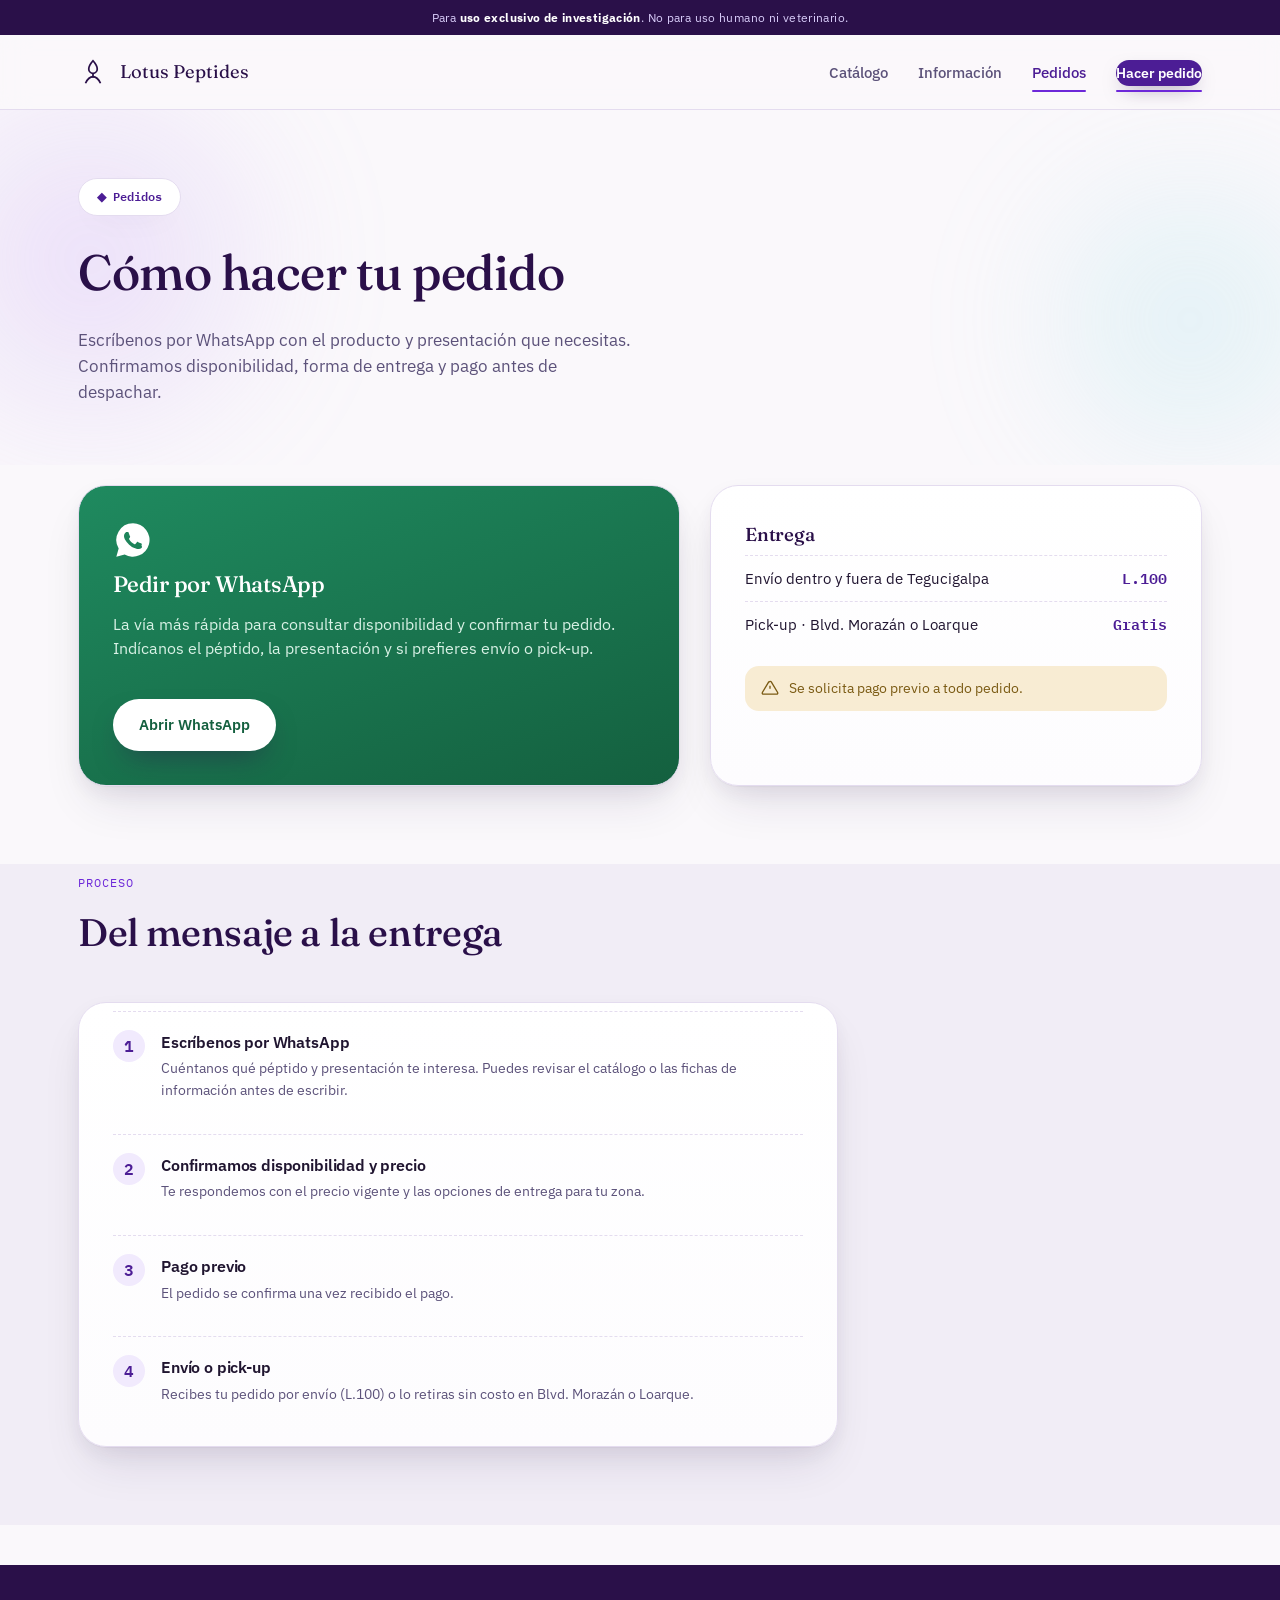
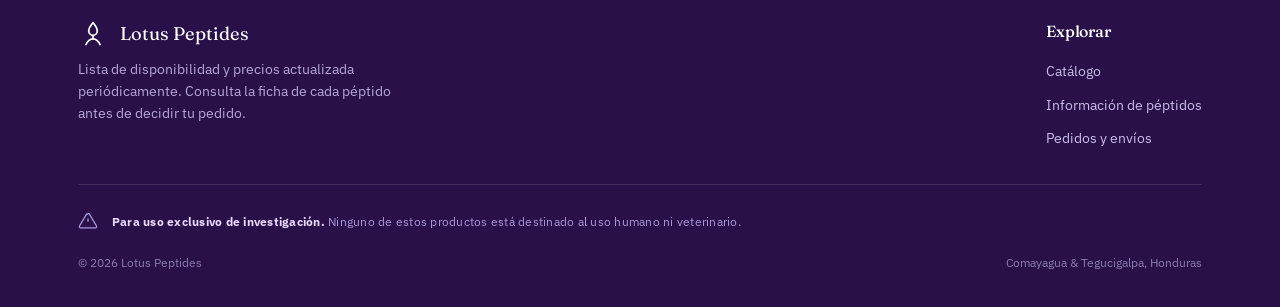
==== contacto.html @ 826d0381 "Move catalog site to repo root so Vercel serves the homepage GitHub's folder upload left the HTML un" ====
<!DOCTYPE html>
<html lang="es">
<head>
<meta charset="UTF-8">
<meta name="viewport" content="width=device-width, initial-scale=1.0">
<title>Pedidos y Envíos · Lotus Peptides</title>
<meta name="description" content="Cómo hacer tu pedido: WhatsApp, envío a domicilio o pick-up, y condiciones de pago.">
<link rel="stylesheet" href="styles.css">
</head>
<body>

<div class="compliance-bar">
  Para <strong>uso exclusivo de investigación</strong>. No para uso humano ni veterinario.
</div>

<header class="nav">
  <div class="wrap">
    <a href="index.html" class="nav-brand">
      <svg viewBox="0 0 24 24" fill="none" stroke="currentColor" stroke-width="1.4"><path d="M12 3c2 2.2 3.4 4.3 3.4 6.6A3.4 3.4 0 0 1 12 13a3.4 3.4 0 0 1-3.4-3.4C8.6 7.3 10 5.2 12 3Z"/><path d="M6 21c1.6-3.4 3.8-5.2 6-5.2s4.4 1.8 6 5.2"/><path d="M12 13v3.4"/></svg>
      Lotus Peptides
    </a>
    <nav>
      <ul class="nav-links">
        <li><a href="index.html">Catálogo</a></li>
        <li><a href="informacion.html">Información</a></li>
        <li><a href="contacto.html">Pedidos</a></li>
        <li><a href="contacto.html" class="nav-cta">Hacer pedido</a></li>
      </ul>
    </nav>
  </div>
</header>

<section class="page-header">
  <div class="ambient">
    <div class="blob" data-parallax="0.08" style="width:460px;height:460px;left:-140px;top:-80px;background:radial-gradient(circle,#c9a8f5,transparent 70%);"></div>
    <div class="blob" data-parallax="-0.05" style="width:380px;height:380px;right:-100px;top:20px;background:radial-gradient(circle,#a6e2ec,transparent 70%);"></div>
  </div>
  <div class="wrap" style="position:relative;z-index:2;">
    <span class="hero-eyebrow mono">◆ Pedidos</span>
    <h1 style="margin-top:18px;">Cómo hacer tu pedido</h1>
    <p>Escríbenos por WhatsApp con el producto y presentación que necesitas. Confirmamos disponibilidad, forma de entrega y pago antes de despachar.</p>
  </div>
</section>

<main>
<section class="section" style="padding-top:20px;">
  <div class="wrap">
    <div class="contact-grid tilt-stage">

      <article class="card3d wa-card reveal">
        <div class="shine"></div>
        <svg width="40" height="40" viewBox="0 0 24 24" fill="#fff"><path d="M12 2a10 10 0 0 0-8.6 15.1L2 22l5-1.3A10 10 0 1 0 12 2Zm5.5 14.2c-.2.6-1.3 1.2-1.8 1.2-.5.1-1 .1-1.7-.1-.4-.1-.9-.3-1.6-.6-2.8-1.2-4.6-4-4.7-4.2-.1-.2-1.1-1.5-1.1-2.8 0-1.3.7-2 1-2.2.2-.3.5-.3.7-.3h.5c.2 0 .4 0 .6.5.2.6.7 1.9.8 2 .1.2.1.4 0 .6-.4.8-.8.8-.5 1.3.9 1.6 1.8 2.2 3.2 2.9.2.1.4.1.5-.1.2-.2.7-.8.9-1.1.2-.3.4-.2.6-.1.2.1 1.5.7 1.8.8.3.1.5.2.5.3.1.3.1.7-.1 1.2Z"/></svg>
        <h3>Pedir por WhatsApp</h3>
        <p>La vía más rápida para consultar disponibilidad y confirmar tu pedido. Indícanos el péptido, la presentación y si prefieres envío o pick-up.</p>
        <a href="https://wa.me/50400000000?text=Hola%2C%20quiero%20consultar%20disponibilidad%20de%20p%C3%A9ptidos" class="btn btn-primary" target="_blank" rel="noopener">Abrir WhatsApp</a>
      </article>

      <article class="card3d reveal" style="padding:34px;transition-delay:.06s;">
        <div class="shine"></div>
        <h3 style="margin-bottom:6px;">Entrega</h3>
        <div class="kv-row"><span>Envío dentro y fuera de Tegucigalpa</span><span class="price">L.100</span></div>
        <div class="kv-row"><span>Pick-up · Blvd. Morazán o Loarque</span><span class="price">Gratis</span></div>
        <div class="callout">
          <svg viewBox="0 0 24 24" fill="none" stroke="#7a5a13" stroke-width="1.8"><path d="M12 9v4M12 17h.01M10.3 3.86 1.8 18a1.5 1.5 0 0 0 1.3 2.2h17.8a1.5 1.5 0 0 0 1.3-2.2L13.7 3.86a1.5 1.5 0 0 0-2.6 0Z"/></svg>
          Se solicita pago previo a todo pedido.
        </div>
      </article>

    </div>
  </div>
</section>

<section class="section" style="background:var(--paper-dim);padding-top:10px;">
  <div class="wrap">
    <div class="section-head reveal">
      <div><span class="section-tag">Proceso</span><h2>Del mensaje a la entrega</h2></div>
    </div>
    <div class="card3d tilt-stage reveal" style="padding:8px 34px;max-width:760px;">
      <div class="shine"></div>
      <div class="step-row">
        <div class="step-num mono">1</div>
        <div><h4>Escríbenos por WhatsApp</h4><p>Cuéntanos qué péptido y presentación te interesa. Puedes revisar el catálogo o las fichas de información antes de escribir.</p></div>
      </div>
      <div class="step-row">
        <div class="step-num mono">2</div>
        <div><h4>Confirmamos disponibilidad y precio</h4><p>Te respondemos con el precio vigente y las opciones de entrega para tu zona.</p></div>
      </div>
      <div class="step-row">
        <div class="step-num mono">3</div>
        <div><h4>Pago previo</h4><p>El pedido se confirma una vez recibido el pago.</p></div>
      </div>
      <div class="step-row">
        <div class="step-num mono">4</div>
        <div><h4>Envío o pick-up</h4><p>Recibes tu pedido por envío (L.100) o lo retiras sin costo en Blvd. Morazán o Loarque.</p></div>
      </div>
    </div>
  </div>
</section>
</main>

<footer>
  <div class="wrap">
    <div class="foot-top">
      <div class="foot-brand">
        <div class="nav-brand" style="color:#fff;">
          <svg viewBox="0 0 24 24" fill="none" stroke="currentColor" stroke-width="1.4"><path d="M12 3c2 2.2 3.4 4.3 3.4 6.6A3.4 3.4 0 0 1 12 13a3.4 3.4 0 0 1-3.4-3.4C8.6 7.3 10 5.2 12 3Z"/><path d="M6 21c1.6-3.4 3.8-5.2 6-5.2s4.4 1.8 6 5.2"/><path d="M12 13v3.4"/></svg>
          Lotus Peptides
        </div>
        <p>Lista de disponibilidad y precios actualizada periódicamente. Consulta la ficha de cada péptido antes de decidir tu pedido.</p>
      </div>
      <nav>
        <h4>Explorar</h4>
        <ul>
          <li><a href="index.html">Catálogo</a></li>
          <li><a href="informacion.html">Información de péptidos</a></li>
          <li><a href="contacto.html">Pedidos y envíos</a></li>
        </ul>
      </nav>
    </div>
    <div class="foot-disclaimer">
      <svg width="20" height="20" viewBox="0 0 24 24" fill="none" stroke="currentColor" stroke-width="1.6" style="flex-shrink:0"><path d="M12 9v4M12 17h.01M10.3 3.86 1.8 18a1.5 1.5 0 0 0 1.3 2.2h17.8a1.5 1.5 0 0 0 1.3-2.2L13.7 3.86a1.5 1.5 0 0 0-2.6 0Z"/></svg>
      <span><strong>Para uso exclusivo de investigación.</strong> Ninguno de estos productos está destinado al uso humano ni veterinario.</span>
    </div>
    <div class="foot-bottom">
      <span>© 2026 Lotus Peptides</span>
      <span>Comayagua &amp; Tegucigalpa, Honduras</span>
    </div>
  </div>
</footer>

<script src="script.js"></script>
</body>
</html>
---- styles.css ----
/* ==========================================================================
   DESIGN TOKENS
   Subject: research-peptide catalog — lab/pharma precision meets a quiet
   luxury feel (glass vials, molecular structures, clinical whites).
   Type: Fraunces (display serif, headline personality) + IBM Plex Sans
   (body) + IBM Plex Mono (all figures/prices — tabular, lab-data feel).
   Color: near-white lab paper background, ink-violet text, one saturated
   violet accent, a cool cyan for "molecular" motifs, amber only for
   NEW/UPDATED tags.
   ========================================================================== */

@import url('https://fonts.googleapis.com/css2?family=Fraunces:ital,opsz,wght@0,9..144,400;0,9..144,500;0,9..144,600;1,9..144,500&family=IBM+Plex+Sans:wght@400;500;600;700&family=IBM+Plex+Mono:wght@500;600&display=swap');

:root{
  --paper:        #faf8fb;
  --paper-dim:    #f1edf6;
  --ink:          #201530;
  --ink-soft:     #5c527a;
  --violet-900:   #2a1049;
  --violet-700:   #4c1d95;
  --violet-600:   #6d28d9;
  --violet-500:   #8347e8;
  --violet-200:   #e4d9fb;
  --violet-100:   #f1eafd;
  --cyan-500:     #34b3c9;
  --amber-500:    #c9932b;
  --amber-100:    #f8ecd3;
  --line:         #e4dcef;
  --shadow-color: 261 45% 20%;

  --font-display: 'Fraunces', serif;
  --font-body: 'IBM Plex Sans', system-ui, sans-serif;
  --font-mono: 'IBM Plex Mono', ui-monospace, monospace;

  --radius-lg: 28px;
  --radius-md: 18px;
  --radius-sm: 10px;

  --maxw: 1180px;
}

*{ box-sizing: border-box; }
html{ scroll-behavior: smooth; }

body{
  margin:0;
  background: var(--paper);
  color: var(--ink);
  font-family: var(--font-body);
  font-size: 16px;
  line-height: 1.55;
  -webkit-font-smoothing: antialiased;
  overflow-x: hidden;
}

img{ max-width:100%; display:block; }
a{ color: inherit; }

.wrap{
  max-width: var(--maxw);
  margin: 0 auto;
  padding: 0 28px;
}

h1,h2,h3,h4{
  font-family: var(--font-display);
  font-weight: 500;
  color: var(--violet-900);
  margin: 0;
  letter-spacing: -0.01em;
}

.mono{ font-family: var(--font-mono); font-weight: 600; }

/* prefers-reduced-motion --------------------------------------------------*/
@media (prefers-reduced-motion: reduce){
  *{ animation-duration: 0.01ms !important; animation-iteration-count: 1 !important; transition-duration: 0.01ms !important; scroll-behavior:auto !important; }
}

/* ==========================================================================
   NAV
   ========================================================================== */
.nav{
  position: sticky; top:0; z-index: 100;
  background: rgba(250,248,251,0.82);
  backdrop-filter: blur(14px) saturate(160%);
  border-bottom: 1px solid var(--line);
}
.nav .wrap{
  display:flex; align-items:center; justify-content:space-between;
  height: 74px;
}
.nav-brand{
  display:flex; align-items:center; gap:12px;
  font-family: var(--font-display);
  font-size: 1.15rem;
  color: var(--violet-900);
  text-decoration:none;
}
.nav-brand svg{ width:30px; height:30px; }
.nav-links{
  display:flex; align-items:center; gap: 30px;
  list-style:none; margin:0; padding:0;
}
.nav-links a{
  text-decoration:none;
  font-size: 0.92rem;
  color: var(--ink-soft);
  font-weight: 500;
  position: relative;
  padding: 4px 0;
  transition: color .25s ease;
}
.nav-links a:hover{ color: var(--violet-700); }
.nav-links a.active{ color: var(--violet-700); }
.nav-links a.active::after{
  content:''; position:absolute; left:0; right:0; bottom:-6px; height:2px;
  background: var(--violet-600); border-radius:2px;
}
.nav-cta{
  background: var(--violet-700);
  color:#fff !important;
  padding: 10px 18px;
  border-radius: 999px;
  font-size: 0.88rem !important;
  font-weight:600 !important;
  transition: transform .25s ease, box-shadow .25s ease, background .25s ease;
  box-shadow: 0 8px 20px -8px hsl(var(--shadow-color) / 0.55);
}
.nav-cta:hover{ transform: translateY(-2px); background: var(--violet-600); }
.nav-toggle{ display:none; }

/* ==========================================================================
   RESEARCH-USE BANNER — persistent, never buried
   ========================================================================== */
.compliance-bar{
  background: var(--violet-900);
  color: #d9cdfa;
  font-size: 0.78rem;
  letter-spacing: .03em;
  text-align:center;
  padding: 8px 16px;
}
.compliance-bar strong{ color:#fff; }

/* ==========================================================================
   PARALLAX / AMBIENT BACKDROP
   ========================================================================== */
.ambient{
  position:absolute; inset:0;
  overflow:hidden;
  pointer-events:none;
  z-index:0;
}
.ambient .blob{
  position:absolute;
  border-radius:50%;
  filter: blur(60px);
  opacity: .35;
  will-change: transform;
}
.ambient .helix{
  position:absolute;
  opacity:.16;
  will-change: transform;
}

/* ==========================================================================
   HERO
   ========================================================================== */
.hero{
  position:relative;
  padding: 96px 0 80px;
  overflow:hidden;
}
.hero .wrap{ position:relative; z-index:2; }
.hero-eyebrow{
  display:inline-flex; align-items:center; gap:10px;
  background:#fff;
  border:1px solid var(--line);
  padding: 8px 18px;
  border-radius:999px;
  font-family: var(--font-mono);
  font-size:0.78rem;
  color: var(--violet-700);
  box-shadow: 0 10px 30px -18px hsl(var(--shadow-color) / .4);
  opacity:0; animation: rise .7s ease forwards;
}
.hero h1{
  font-size: clamp(2.6rem, 5.6vw, 4.6rem);
  line-height: 1.03;
  margin-top: 22px;
  max-width: 15ch;
  opacity:0; animation: rise .8s .1s ease forwards;
}
.hero h1 em{
  font-style: italic;
  color: var(--violet-600);
}
.hero p.lede{
  margin-top: 22px;
  max-width: 46ch;
  font-size: 1.08rem;
  color: var(--ink-soft);
  opacity:0; animation: rise .8s .22s ease forwards;
}
.hero-actions{
  margin-top: 34px;
  display:flex; gap:14px; flex-wrap:wrap;
  opacity:0; animation: rise .8s .32s ease forwards;
}
.btn{
  display:inline-flex; align-items:center; gap:8px;
  padding: 14px 26px;
  border-radius: 999px;
  font-weight:600;
  font-size:0.95rem;
  text-decoration:none;
  transition: transform .3s cubic-bezier(.2,.8,.2,1), box-shadow .3s ease, background .3s ease;
}
.btn-primary{
  background: var(--violet-700); color:#fff;
  box-shadow: 0 14px 30px -12px hsl(var(--shadow-color) / .6);
}
.btn-primary:hover{ transform: translateY(-3px); background: var(--violet-600); }
.btn-ghost{
  background:#fff; color: var(--violet-900);
  border:1px solid var(--line);
}
.btn-ghost:hover{ transform: translateY(-3px); border-color: var(--violet-500); }

.hero-vial{
  position:absolute;
  right: -20px; top: 40px;
  width: 300px;
  z-index:1;
  will-change: transform;
}

@keyframes rise{
  from{ opacity:0; transform: translateY(22px); }
  to{ opacity:1; transform: translateY(0); }
}

/* ==========================================================================
   SECTION SCAFFOLD
   ========================================================================== */
.section{ padding: 78px 0; position:relative; }
.section-head{
  display:flex; align-items:flex-end; justify-content:space-between;
  gap:24px; margin-bottom: 40px; flex-wrap:wrap;
}
.section-head h2{ font-size: clamp(1.7rem, 3vw, 2.4rem); }
.section-tag{
  font-family: var(--font-mono);
  font-size: 0.76rem;
  color: var(--violet-600);
  text-transform: uppercase;
  letter-spacing: .08em;
  display:block;
  margin-bottom:10px;
}
.section-sub{ color: var(--ink-soft); max-width: 52ch; margin-top:8px; }

.reveal{
  opacity:0; transform: translateY(36px);
  transition: opacity .7s cubic-bezier(.2,.7,.2,1), transform .7s cubic-bezier(.2,.7,.2,1);
}
.reveal.in{ opacity:1; transform: translateY(0); }

/* ==========================================================================
   3D "APPLE" CARD SYSTEM
   ========================================================================== */
.tilt-stage{ perspective: 1400px; }

.card3d{
  position:relative;
  background: linear-gradient(180deg, #ffffff 0%, #fdfcfe 100%);
  border-radius: var(--radius-lg);
  border: 1px solid var(--line);
  box-shadow:
    0 1px 1px hsl(var(--shadow-color) / .04),
    0 8px 20px hsl(var(--shadow-color) / .06),
    0 24px 48px -12px hsl(var(--shadow-color) / .12);
  transform-style: preserve-3d;
  transition: transform .12s ease-out, box-shadow .35s ease;
  will-change: transform;
}
.card3d:hover{
  box-shadow:
    0 1px 1px hsl(var(--shadow-color) / .05),
    0 14px 30px hsl(var(--shadow-color) / .10),
    0 40px 70px -16px hsl(var(--shadow-color) / .22);
}
.card3d .shine{
  position:absolute; inset:0;
  border-radius: inherit;
  background: radial-gradient(420px circle at var(--mx,50%) var(--my,0%), rgba(255,255,255,.55), transparent 60%);
  opacity:0;
  transition: opacity .3s ease;
  pointer-events:none;
}
.card3d:hover .shine{ opacity:1; }

/* price / plan cards (Retatrutide, Tirzepatide) */
.plan-grid{
  display:grid;
  grid-template-columns: repeat(2, 1fr);
  gap: 26px;
}
.plan-card{ padding: 34px 34px 28px; }
.plan-card .plan-head{
  display:flex; align-items:center; gap:14px;
  margin-bottom: 22px;
}
.plan-icon{
  width:52px; height:52px; border-radius:16px;
  display:flex; align-items:center; justify-content:center;
  background: var(--violet-100);
  flex-shrink:0;
  transform: translateZ(30px);
}
.plan-icon svg{ width:26px; height:26px; }
.plan-head h3{ font-size:1.3rem; }
.plan-head span{
  display:block; font-size:0.8rem; color: var(--ink-soft); margin-top:2px;
}
.plan-rows{ display:flex; flex-direction:column; }
.plan-row{
  display:flex; justify-content:space-between; align-items:baseline;
  padding: 12px 0;
  border-top: 1px dashed var(--line);
  transform: translateZ(14px);
}
.plan-row:first-child{ border-top:none; }
.plan-row .label{ font-size:0.96rem; color: var(--ink); }
.plan-row .price{ font-family: var(--font-mono); color: var(--violet-700); font-size:1.02rem; }

/* peptide list / expandable cards */
.pep-grid{
  display:grid;
  grid-template-columns: repeat(2, 1fr);
  gap: 18px;
}
.pep-card{
  padding: 0;
  overflow:hidden;
  cursor:pointer;
}
.pep-card-top{
  display:flex; align-items:center; justify-content:space-between;
  gap: 16px;
  padding: 22px 24px;
  transform: translateZ(20px);
}
.pep-card-name{ display:flex; align-items:center; gap:10px; flex-wrap:wrap; }
.pep-card-name h4{ font-size: 1.05rem; font-family: var(--font-body); font-weight:600; color: var(--ink); }
.pep-card-right{ display:flex; align-items:center; gap:14px; flex-shrink:0; }
.pep-card-price{ font-family: var(--font-mono); color: var(--violet-700); font-weight:600; }
.pep-chevron{
  width:26px; height:26px; border-radius:50%;
  background: var(--violet-100);
  display:flex; align-items:center; justify-content:center;
  transition: transform .4s cubic-bezier(.2,.8,.2,1), background .3s ease;
  flex-shrink:0;
}
.pep-chevron svg{ width:12px; height:12px; transition: transform .4s cubic-bezier(.2,.8,.2,1); }
.pep-card.open .pep-chevron{ background: var(--violet-600); transform: rotate(180deg); }
.pep-card.open .pep-chevron svg path{ stroke:#fff; }

.pep-card-body{
  max-height:0;
  overflow:hidden;
  transition: max-height .5s cubic-bezier(.2,.8,.2,1);
}
.pep-card-body-inner{
  padding: 0 24px 24px;
  color: var(--ink-soft);
  font-size: 0.94rem;
  border-top: 1px solid var(--line);
  margin-top: -1px;
  padding-top: 16px;
}
.pep-card-body-inner a{
  color: var(--violet-700); font-weight:600; text-decoration:none;
  border-bottom: 1px solid var(--violet-200);
}

.badge{
  font-family: var(--font-mono);
  font-size: 0.66rem;
  text-transform:uppercase;
  letter-spacing:.04em;
  padding: 4px 9px;
  border-radius: 999px;
  white-space:nowrap;
}
.badge-new{ background: var(--amber-100); color: var(--amber-500); }
.badge-updated{ background: var(--violet-100); color: var(--violet-600); }

/* feature banner (DSIP) — the one bold, dark moment on the page */
.feature-banner{
  position:relative;
  border-radius: var(--radius-lg);
  overflow:hidden;
  background: radial-gradient(120% 140% at 15% 0%, #3a1a63 0%, #1c0f38 46%, #100a24 100%);
  color: #efe8fb;
  padding: 56px 48px;
  display:grid;
  grid-template-columns: 1.4fr 1fr;
  gap: 40px;
  align-items:center;
  isolation:isolate;
}
.feature-banner .stars{
  position:absolute; inset:0; z-index:0; opacity:.8; will-change: transform;
}
.feature-banner .moon{
  width: 108px; height:108px;
  justify-self:center;
  will-change: transform;
  filter: drop-shadow(0 0 40px rgba(180,160,255,.45));
}
.feature-banner h3{
  color:#fff; font-size: clamp(1.6rem,3vw,2.1rem);
  display:flex; align-items:center; gap:14px; flex-wrap:wrap;
}
.feature-banner .badge-new{ background:#3a2a63; color:#e9d9ff; }
.feature-banner p{ color:#c9bce8; margin-top:14px; max-width:44ch; }
.feature-price{
  margin-top:24px;
  display:inline-flex; flex-direction:column; gap:2px;
  background: rgba(255,255,255,.06);
  border: 1px solid rgba(255,255,255,.14);
  padding: 14px 22px;
  border-radius: 16px;
}
.feature-price .amt{ font-family: var(--font-mono); font-size:1.5rem; color:#fff; }
.feature-price .unit{ font-size:0.74rem; color:#a998d6; text-transform:uppercase; letter-spacing:.06em; }

/* simple two-col info cards (agua / insumos, envios / novedades) */
.info-grid{
  display:grid;
  grid-template-columns: repeat(2, 1fr);
  gap: 26px;
}
.info-card{ padding: 30px 32px; }
.info-card h3{ font-size:1.2rem; display:flex; align-items:center; gap:12px; margin-bottom:18px; }
.info-card .icon-chip{
  width:44px; height:44px; border-radius:13px;
  background: var(--violet-100);
  display:flex; align-items:center; justify-content:center;
}
.info-card .icon-chip svg{ width:22px; height:22px; }
.kv-row{
  display:flex; justify-content:space-between; gap:14px;
  padding: 11px 0;
  border-top: 1px dashed var(--line);
  font-size:0.94rem;
}
.kv-row:first-of-type{ border-top:none; }
.kv-row .price{ font-family: var(--font-mono); color: var(--violet-700); font-weight:600; white-space:nowrap; }

.list-check{ list-style:none; margin:0; padding:0; display:flex; flex-direction:column; gap:12px; }
.list-check li{ display:flex; gap:10px; align-items:flex-start; font-size:0.94rem; }
.list-check svg{ width:18px; height:18px; flex-shrink:0; margin-top:2px; color: var(--violet-600); }

.callout{
  margin-top:18px;
  background: var(--amber-100);
  color:#7a5a13;
  border-radius: 14px;
  padding: 12px 16px;
  font-size:0.86rem;
  display:flex; gap:10px; align-items:flex-start;
}
.callout svg{ width:18px; height:18px; flex-shrink:0; margin-top:1px; }

/* ==========================================================================
   FOOTER
   ========================================================================== */
footer{
  background: var(--violet-900);
  color: #cabde9;
  padding: 54px 0 34px;
  margin-top:40px;
}
footer .foot-top{
  display:flex; justify-content:space-between; gap:40px; flex-wrap:wrap;
  padding-bottom:34px; border-bottom:1px solid rgba(255,255,255,.12);
}
footer h4{ color:#fff; font-size:1rem; margin-bottom:14px; }
footer .foot-brand{ max-width: 320px; }
footer .foot-brand p{ font-size:0.88rem; color:#b6a6dd; margin-top:10px; }
footer nav ul{ list-style:none; margin:0; padding:0; display:flex; flex-direction:column; gap:9px; }
footer nav a{ text-decoration:none; color:#cabde9; font-size:0.9rem; transition:color .2s ease; }
footer nav a:hover{ color:#fff; }
.foot-disclaimer{
  margin-top: 26px;
  display:flex; align-items:center; gap:14px;
  font-size:0.78rem; color:#a998d6;
  letter-spacing:.02em;
}
.foot-disclaimer strong{ color:#e9d9ff; }
.foot-bottom{
  margin-top:22px; font-size:0.78rem; color:#8a7bb3;
  display:flex; justify-content:space-between; flex-wrap:wrap; gap:10px;
}

/* ==========================================================================
   PAGE HEADER (secondary pages)
   ========================================================================== */
.page-header{
  padding: 68px 0 44px;
  position:relative;
  overflow:hidden;
}
.page-header h1{ font-size: clamp(2.1rem, 4.4vw, 3.1rem); max-width: 20ch; }
.page-header p{ margin-top:16px; color: var(--ink-soft); max-width:56ch; font-size:1.05rem; }

/* info page peptide detail cards */
.detail-grid{
  display:grid;
  grid-template-columns: repeat(auto-fill, minmax(300px,1fr));
  gap: 22px;
}
.detail-card{ padding: 0; overflow:hidden; }
.detail-card-top{ padding: 26px 26px 0; }
.detail-card-cat{
  font-family: var(--font-mono); font-size:0.7rem; text-transform:uppercase;
  letter-spacing:.06em; color: var(--cyan-500);
}
.detail-card h3{ font-size:1.2rem; margin-top:8px; }
.detail-card-body{
  padding: 16px 26px 26px;
  color: var(--ink-soft);
  font-size:0.92rem;
}
.detail-card-body p + p{ margin-top:10px; }

/* Contact page */
.contact-grid{
  display:grid; grid-template-columns: 1.1fr 0.9fr; gap:30px;
}
.wa-card{
  padding: 34px;
  background: linear-gradient(160deg, #1f8a5f 0%, #14603f 100%);
  color:#fff;
}
.wa-card h3{ color:#fff; font-size:1.4rem; }
.wa-card p{ color:#d9f2e6; margin-top:10px; }
.wa-card .btn-primary{ background:#fff; color:#14603f; margin-top:22px; }
.wa-card .btn-primary:hover{ background:#eafff4; }

.step-row{ display:flex; gap:16px; align-items:flex-start; padding: 18px 0; border-top:1px dashed var(--line); }
.step-row:first-child{ border-top:none; }
.step-num{
  font-family: var(--font-mono); font-weight:600;
  width:32px; height:32px; border-radius:50%;
  background: var(--violet-100); color: var(--violet-700);
  display:flex; align-items:center; justify-content:center; flex-shrink:0;
}
.step-row h4{ font-size:0.98rem; font-family: var(--font-body); font-weight:600; color:var(--ink); }
.step-row p{ font-size:0.88rem; color:var(--ink-soft); margin-top:4px; }

/* ==========================================================================
   RESPONSIVE
   ========================================================================== */
@media (max-width: 980px){
  .plan-grid, .info-grid, .pep-grid{ grid-template-columns: 1fr; }
  .feature-banner{ grid-template-columns: 1fr; text-align:left; }
  .feature-banner .moon{ justify-self:start; width:76px; height:76px; }
  .contact-grid{ grid-template-columns: 1fr; }
  .hero-vial{ display:none; }
}
@media (max-width: 760px){
  .nav-links{ display:none; }
  footer .foot-top{ flex-direction:column; gap:26px; }
}
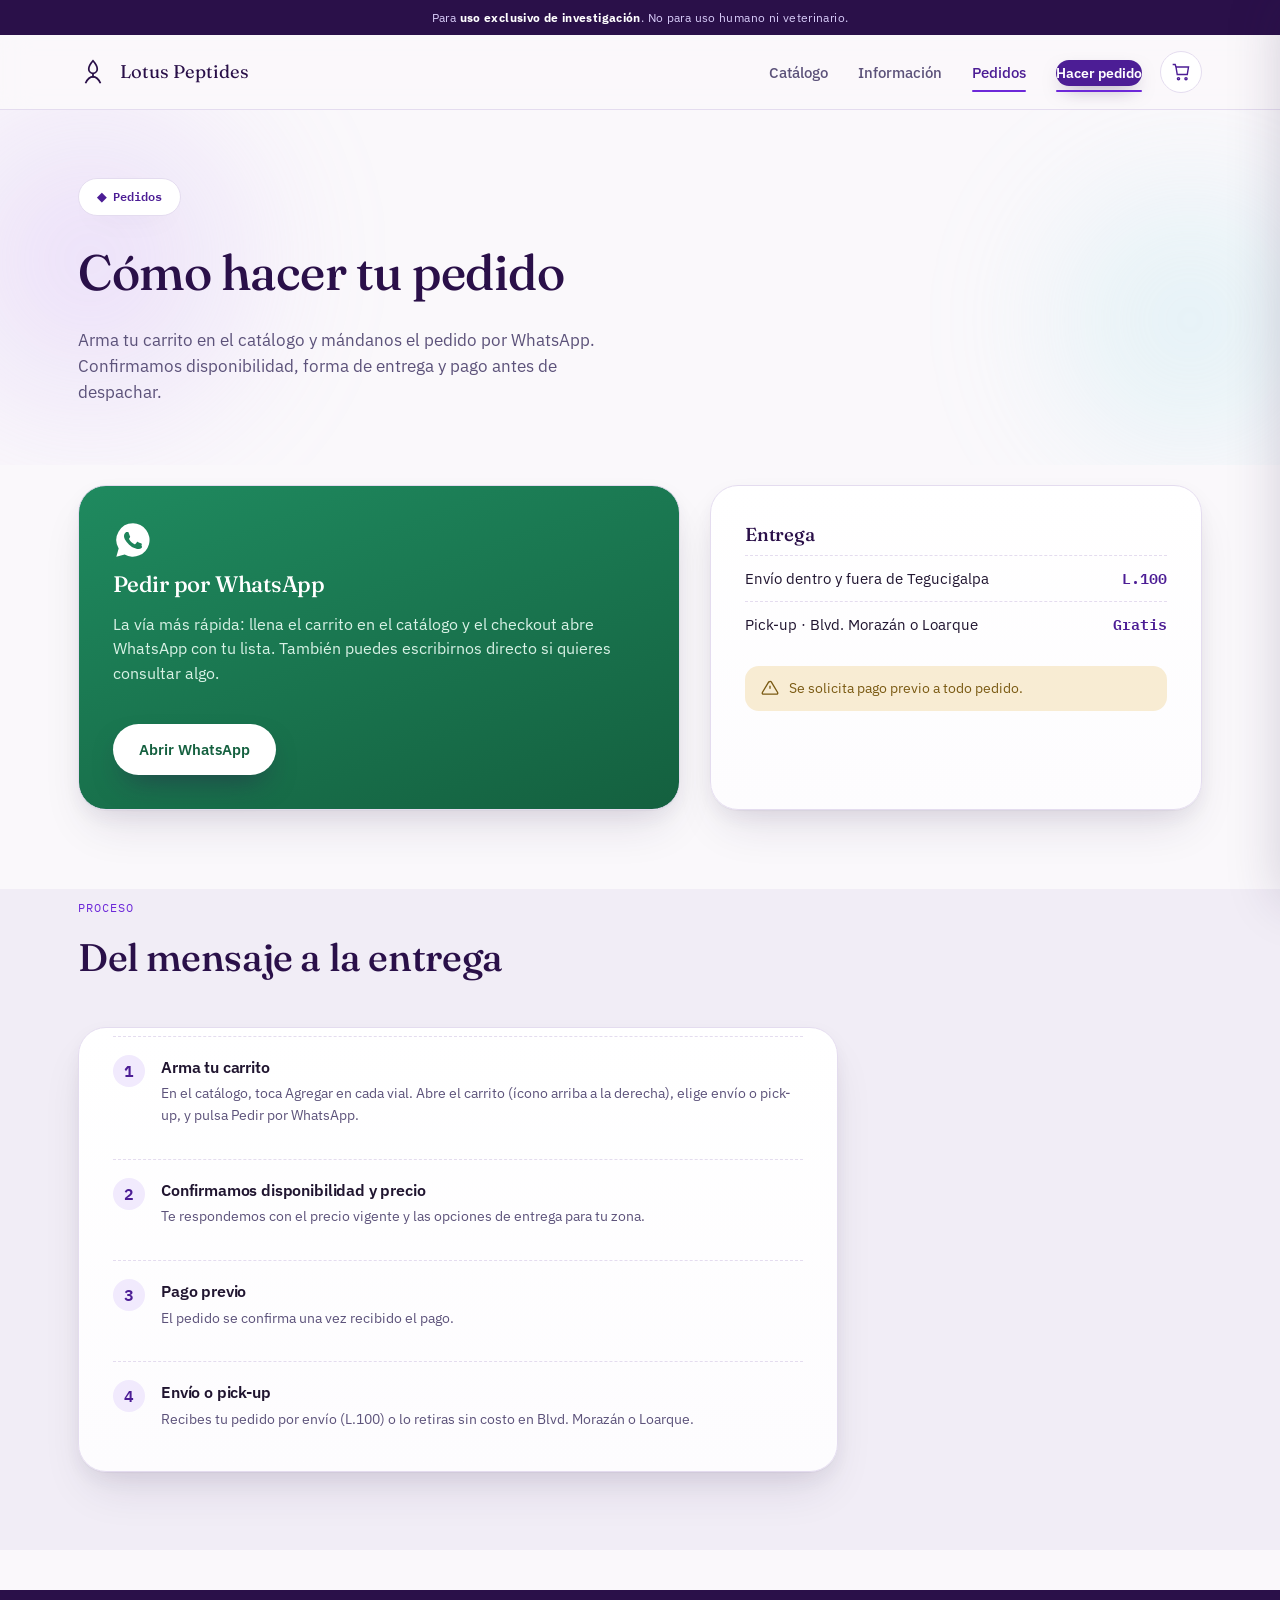
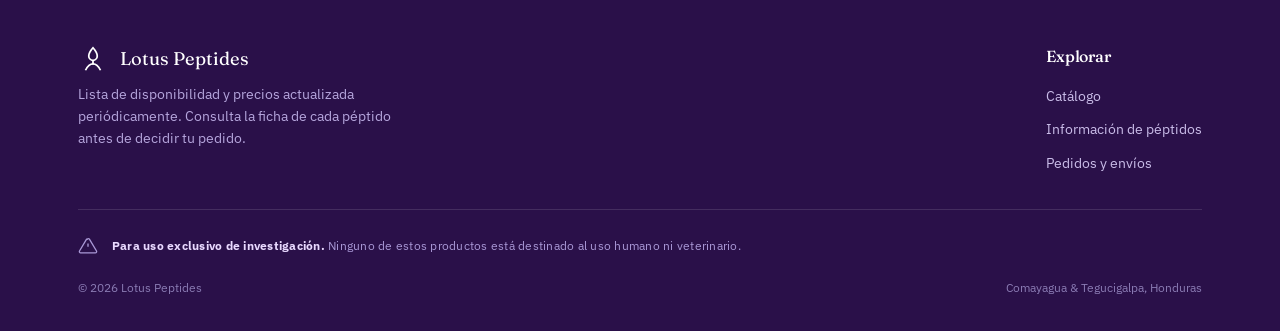
==== commit de8e205d: "Add shopping cart with WhatsApp checkout Catalog items get an Agregar button. The cart lives in loca" ====
--- a/contacto.html
+++ b/contacto.html
@@ -19,14 +19,20 @@
       <svg viewBox="0 0 24 24" fill="none" stroke="currentColor" stroke-width="1.4"><path d="M12 3c2 2.2 3.4 4.3 3.4 6.6A3.4 3.4 0 0 1 12 13a3.4 3.4 0 0 1-3.4-3.4C8.6 7.3 10 5.2 12 3Z"/><path d="M6 21c1.6-3.4 3.8-5.2 6-5.2s4.4 1.8 6 5.2"/><path d="M12 13v3.4"/></svg>
       Lotus Peptides
     </a>
-    <nav>
-      <ul class="nav-links">
-        <li><a href="index.html">Catálogo</a></li>
-        <li><a href="informacion.html">Información</a></li>
-        <li><a href="contacto.html">Pedidos</a></li>
-        <li><a href="contacto.html" class="nav-cta">Hacer pedido</a></li>
-      </ul>
-    </nav>
+    <div class="nav-end">
+      <nav>
+        <ul class="nav-links">
+          <li><a href="index.html">Catálogo</a></li>
+          <li><a href="informacion.html">Información</a></li>
+          <li><a href="contacto.html">Pedidos</a></li>
+          <li><a href="contacto.html" class="nav-cta">Hacer pedido</a></li>
+        </ul>
+      </nav>
+      <button type="button" class="cart-btn" data-open-cart aria-label="Abrir carrito">
+        <svg viewBox="0 0 24 24" fill="none" stroke="currentColor" stroke-width="1.7" aria-hidden="true"><path d="M6 6h15l-1.5 9h-12z"/><path d="M6 6 5 3H2"/><circle cx="9" cy="20" r="1.3"/><circle cx="18" cy="20" r="1.3"/></svg>
+        <span class="cart-count" data-cart-count hidden>0</span>
+      </button>
+    </div>
   </div>
 </header>
 
@@ -38,7 +44,7 @@
   <div class="wrap" style="position:relative;z-index:2;">
     <span class="hero-eyebrow mono">◆ Pedidos</span>
     <h1 style="margin-top:18px;">Cómo hacer tu pedido</h1>
-    <p>Escríbenos por WhatsApp con el producto y presentación que necesitas. Confirmamos disponibilidad, forma de entrega y pago antes de despachar.</p>
+    <p>Arma tu carrito en el catálogo y mándanos el pedido por WhatsApp. Confirmamos disponibilidad, forma de entrega y pago antes de despachar.</p>
   </div>
 </section>
 
@@ -51,8 +57,8 @@
         <div class="shine"></div>
         <svg width="40" height="40" viewBox="0 0 24 24" fill="#fff"><path d="M12 2a10 10 0 0 0-8.6 15.1L2 22l5-1.3A10 10 0 1 0 12 2Zm5.5 14.2c-.2.6-1.3 1.2-1.8 1.2-.5.1-1 .1-1.7-.1-.4-.1-.9-.3-1.6-.6-2.8-1.2-4.6-4-4.7-4.2-.1-.2-1.1-1.5-1.1-2.8 0-1.3.7-2 1-2.2.2-.3.5-.3.7-.3h.5c.2 0 .4 0 .6.5.2.6.7 1.9.8 2 .1.2.1.4 0 .6-.4.8-.8.8-.5 1.3.9 1.6 1.8 2.2 3.2 2.9.2.1.4.1.5-.1.2-.2.7-.8.9-1.1.2-.3.4-.2.6-.1.2.1 1.5.7 1.8.8.3.1.5.2.5.3.1.3.1.7-.1 1.2Z"/></svg>
         <h3>Pedir por WhatsApp</h3>
-        <p>La vía más rápida para consultar disponibilidad y confirmar tu pedido. Indícanos el péptido, la presentación y si prefieres envío o pick-up.</p>
-        <a href="https://wa.me/50400000000?text=Hola%2C%20quiero%20consultar%20disponibilidad%20de%20p%C3%A9ptidos" class="btn btn-primary" target="_blank" rel="noopener">Abrir WhatsApp</a>
+        <p>La vía más rápida: llena el carrito en el catálogo y el checkout abre WhatsApp con tu lista. También puedes escribirnos directo si quieres consultar algo.</p>
+        <a href="https://wa.me/50496784674?text=Hola%2C%20quiero%20consultar%20disponibilidad%20de%20p%C3%A9ptidos" class="btn btn-primary" target="_blank" rel="noopener">Abrir WhatsApp</a>
       </article>
 
       <article class="card3d reveal" style="padding:34px;transition-delay:.06s;">
@@ -79,7 +85,7 @@
       <div class="shine"></div>
       <div class="step-row">
         <div class="step-num mono">1</div>
-        <div><h4>Escríbenos por WhatsApp</h4><p>Cuéntanos qué péptido y presentación te interesa. Puedes revisar el catálogo o las fichas de información antes de escribir.</p></div>
+        <div><h4>Arma tu carrito</h4><p>En el catálogo, toca Agregar en cada vial. Abre el carrito (ícono arriba a la derecha), elige envío o pick-up, y pulsa Pedir por WhatsApp.</p></div>
       </div>
       <div class="step-row">
         <div class="step-num mono">2</div>
@@ -129,5 +135,6 @@
 </footer>
 
 <script src="script.js"></script>
+<script src="cart.js"></script>
 </body>
 </html>
--- a/styles.css
+++ b/styles.css
@@ -129,6 +129,36 @@
 }
 .nav-cta:hover{ transform: translateY(-2px); background: var(--violet-600); }
 .nav-toggle{ display:none; }
+.nav-end{
+  display:flex; align-items:center; gap: 18px;
+}
+.cart-btn{
+  position:relative;
+  width:42px; height:42px;
+  border-radius:50%;
+  border:1px solid var(--line);
+  background:#fff;
+  color: var(--violet-800, var(--violet-700));
+  display:flex; align-items:center; justify-content:center;
+  cursor:pointer;
+  flex-shrink:0;
+  transition: transform .25s ease, box-shadow .25s ease, border-color .25s ease;
+}
+.cart-btn svg{ width:20px; height:20px; }
+.cart-btn:hover{
+  transform: translateY(-2px);
+  border-color: var(--violet-500);
+  box-shadow: 0 8px 18px -10px hsl(var(--shadow-color) / .5);
+}
+.cart-count{
+  position:absolute; top:-4px; right:-4px;
+  min-width:18px; height:18px; padding:0 5px;
+  border-radius:999px;
+  background: var(--violet-700); color:#fff;
+  font-family: var(--font-mono); font-size:0.66rem; font-weight:600;
+  display:flex; align-items:center; justify-content:center;
+}
+.cart-count[hidden]{ display:none !important; }
 
 /* ==========================================================================
    RESEARCH-USE BANNER — persistent, never buried
@@ -325,6 +355,14 @@
 .plan-head span{
   display:block; font-size:0.8rem; color: var(--ink-soft); margin-top:2px;
 }
+.plan-blurb{
+  color: var(--ink-soft);
+  font-size: 0.94rem;
+  line-height: 1.55;
+  margin: -6px 0 22px;
+  transform: translateZ(14px);
+}
+.plan-blurb strong{ color: var(--ink); font-weight: 600; }
 .plan-rows{ display:flex; flex-direction:column; }
 .plan-row{
   display:flex; justify-content:space-between; align-items:baseline;
@@ -350,8 +388,20 @@
 .pep-card-top{
   display:flex; align-items:center; justify-content:space-between;
   gap: 16px;
-  padding: 22px 24px;
+  padding: 22px 24px 8px;
   transform: translateZ(20px);
+}
+.pep-card-teaser{
+  padding: 0 24px 18px;
+  margin: 0;
+  color: var(--ink-soft);
+  font-size: 0.9rem;
+  line-height: 1.5;
+  transform: translateZ(16px);
+}
+.pep-card-teaser strong{
+  color: var(--violet-700);
+  font-weight: 600;
 }
 .pep-card-name{ display:flex; align-items:center; gap:10px; flex-wrap:wrap; }
 .pep-card-name h4{ font-size: 1.05rem; font-family: var(--font-body); font-weight:600; color: var(--ink); }
@@ -376,11 +426,14 @@
 .pep-card-body-inner{
   padding: 0 24px 24px;
   color: var(--ink-soft);
-  font-size: 0.94rem;
+  font-size: 0.96rem;
+  line-height: 1.55;
   border-top: 1px solid var(--line);
   margin-top: -1px;
   padding-top: 16px;
 }
+.pep-card-body-inner p{ margin: 0 0 10px; }
+.pep-card-body-inner p:last-of-type{ margin-bottom: 12px; }
 .pep-card-body-inner a{
   color: var(--violet-700); font-weight:600; text-decoration:none;
   border-bottom: 1px solid var(--violet-200);
@@ -426,7 +479,8 @@
   display:flex; align-items:center; gap:14px; flex-wrap:wrap;
 }
 .feature-banner .badge-new{ background:#3a2a63; color:#e9d9ff; }
-.feature-banner p{ color:#c9bce8; margin-top:14px; max-width:44ch; }
+.feature-banner p{ color:#c9bce8; margin-top:14px; max-width:56ch; }
+.feature-banner p strong{ color:#fff; font-weight: 600; }
 .feature-price{
   margin-top:24px;
   display:inline-flex; flex-direction:column; gap:2px;
@@ -524,7 +578,10 @@
   grid-template-columns: repeat(auto-fill, minmax(300px,1fr));
   gap: 22px;
 }
-.detail-card{ padding: 0; overflow:hidden; }
+.detail-card{ padding: 0; overflow:hidden; cursor: default; }
+.detail-card,
+.pep-card,
+.plan-card{ scroll-margin-top: 100px; }
 .detail-card-top{ padding: 26px 26px 0; }
 .detail-card-cat{
   font-family: var(--font-mono); font-size:0.7rem; text-transform:uppercase;
@@ -534,9 +591,20 @@
 .detail-card-body{
   padding: 16px 26px 26px;
   color: var(--ink-soft);
-  font-size:0.92rem;
-}
+  font-size:0.96rem;
+  line-height: 1.55;
+}
+.detail-card-body p{ margin: 0; }
 .detail-card-body p + p{ margin-top:10px; }
+.detail-plain{
+  color: var(--ink);
+  font-size: 1rem;
+  line-height: 1.5;
+  background: var(--violet-100);
+  border-radius: 12px;
+  padding: 12px 14px;
+  margin: 0 0 14px !important;
+}
 
 /* Contact page */
 .contact-grid{
@@ -564,6 +632,184 @@
 .step-row p{ font-size:0.88rem; color:var(--ink-soft); margin-top:4px; }
 
 /* ==========================================================================
+   CART + ADD TO CART
+   ========================================================================== */
+.add-btn{
+  font-family: var(--font-body);
+  font-weight: 600;
+  font-size: 0.82rem;
+  border: none;
+  cursor: pointer;
+  background: var(--violet-700);
+  color: #fff;
+  border-radius: 999px;
+  padding: 8px 14px;
+  white-space: nowrap;
+  transition: background .2s ease, transform .2s ease;
+}
+.add-btn:hover{ background: var(--violet-600); transform: translateY(-1px); }
+.add-btn.just-added{ background: #14603f; }
+.add-btn-sm{ padding: 6px 12px; font-size: 0.76rem; }
+.add-btn-on-dark{
+  background: #fff;
+  color: var(--violet-900);
+  margin-top: 18px;
+}
+.add-btn-on-dark:hover{ background: #efe8fb; color: var(--violet-900); }
+
+.pep-card-shop{
+  padding: 0 24px 16px;
+  transform: translateZ(16px);
+}
+.plan-row, .kv-row{ align-items: center; }
+
+body.cart-open{ overflow: hidden; }
+
+.cart-overlay{
+  position: fixed; inset: 0; z-index: 200;
+  background: hsl(var(--shadow-color) / .4);
+  backdrop-filter: blur(4px);
+  opacity: 0;
+  transition: opacity .28s ease;
+}
+.cart-overlay.in{ opacity: 1; }
+
+.cart-drawer{
+  position: fixed; top: 0; right: 0; bottom: 0; z-index: 210;
+  width: min(420px, 100vw);
+  background: var(--paper);
+  box-shadow: -18px 0 50px hsl(var(--shadow-color) / .18);
+  display: flex; flex-direction: column;
+  transform: translateX(104%);
+  transition: transform .32s cubic-bezier(.2,.8,.2,1);
+}
+.cart-drawer.in{ transform: translateX(0); }
+
+.cart-head{
+  display: flex; align-items: flex-start; justify-content: space-between;
+  padding: 22px 22px 16px;
+  border-bottom: 1px solid var(--line);
+}
+.cart-kicker{
+  font-size: 0.72rem;
+  color: var(--violet-600);
+  text-transform: uppercase;
+  letter-spacing: .08em;
+  margin: 0 0 4px;
+}
+.cart-head h2{ font-size: 1.35rem; }
+.cart-close{
+  width: 36px; height: 36px; border-radius: 50%;
+  border: 1px solid var(--line); background: #fff;
+  display: flex; align-items: center; justify-content: center;
+  cursor: pointer; color: var(--ink);
+}
+.cart-close svg{ width: 16px; height: 16px; }
+
+.cart-body{
+  flex: 1; overflow: auto;
+  padding: 12px 22px 8px;
+}
+.cart-empty{ color: var(--ink-soft); font-size: 0.95rem; padding: 24px 0; }
+
+.cart-line{
+  display: grid;
+  grid-template-columns: 1fr auto auto auto;
+  gap: 10px;
+  align-items: center;
+  padding: 14px 0;
+  border-bottom: 1px dashed var(--line);
+}
+.cart-line-info h3{
+  font-family: var(--font-body);
+  font-size: 0.9rem;
+  font-weight: 600;
+  color: var(--ink);
+}
+.cart-line-info p{ font-size: 0.75rem; color: var(--ink-soft); margin: 3px 0 0; }
+.cart-line-qty{
+  display: flex; align-items: center; gap: 6px;
+  background: var(--violet-100);
+  border-radius: 999px;
+  padding: 3px;
+}
+.cart-line-qty button{
+  width: 26px; height: 26px; border: none; border-radius: 50%;
+  background: #fff; color: var(--violet-700);
+  font-size: 1rem; cursor: pointer;
+}
+.cart-line-qty span{ min-width: 1.1em; text-align: center; font-family: var(--font-mono); font-size: 0.82rem; }
+.cart-line-sum{ font-size: 0.85rem; color: var(--violet-700); }
+.cart-remove{
+  border: none; background: transparent;
+  color: var(--ink-soft); cursor: pointer; font-size: 0.85rem;
+}
+
+.cart-foot{
+  padding: 16px 22px 22px;
+  border-top: 1px solid var(--line);
+  background: #fff;
+}
+.cart-delivery{
+  border: 1px solid var(--line);
+  border-radius: 14px;
+  padding: 10px 12px 12px;
+  margin: 0 0 14px;
+}
+.cart-delivery legend{
+  font-size: 0.74rem;
+  font-family: var(--font-mono);
+  color: var(--violet-600);
+  padding: 0 6px;
+}
+.cart-delivery label{
+  display: flex; align-items: center; gap: 8px;
+  font-size: 0.9rem;
+  padding: 6px 4px;
+  cursor: pointer;
+}
+.cart-totals{ display: flex; flex-direction: column; gap: 6px; margin-bottom: 14px; }
+.cart-totals > div{
+  display: flex; justify-content: space-between;
+  font-size: 0.9rem; color: var(--ink-soft);
+}
+.cart-totals .cart-total{
+  color: var(--ink); font-weight: 600; font-size: 1.02rem;
+  padding-top: 6px; border-top: 1px dashed var(--line);
+}
+.cart-totals span:last-child{ font-family: var(--font-mono); }
+
+.btn-wa{
+  display: flex; justify-content: center; width: 100%;
+  background: #14603f; color: #fff;
+  border-radius: 999px;
+  padding: 14px 18px;
+  text-decoration: none;
+  font-weight: 600;
+  box-sizing: border-box;
+}
+.btn-wa:hover{ background: #1f8a5f; }
+.btn-wa.is-disabled{ background: var(--violet-700); }
+.cart-note{
+  margin: 10px 0 0;
+  font-size: 0.76rem;
+  color: var(--ink-soft);
+  line-height: 1.4;
+}
+
+.cart-toast{
+  position: fixed; left: 50%; bottom: 24px; z-index: 220;
+  transform: translateX(-50%) translateY(12px);
+  background: var(--violet-900); color: #fff;
+  padding: 10px 18px; border-radius: 999px;
+  font-size: 0.86rem; font-weight: 600;
+  opacity: 0;
+  transition: opacity .25s ease, transform .25s ease;
+  pointer-events: none;
+}
+.cart-toast.in{ opacity: 1; transform: translateX(-50%) translateY(0); }
+
+/* ==========================================================================
    RESPONSIVE
    ========================================================================== */
 @media (max-width: 980px){
@@ -576,4 +822,6 @@
 @media (max-width: 760px){
   .nav-links{ display:none; }
   footer .foot-top{ flex-direction:column; gap:26px; }
-}
+  .cart-line{ grid-template-columns: 1fr auto; }
+  .cart-line-sum, .cart-remove{ grid-row: 2; }
+}
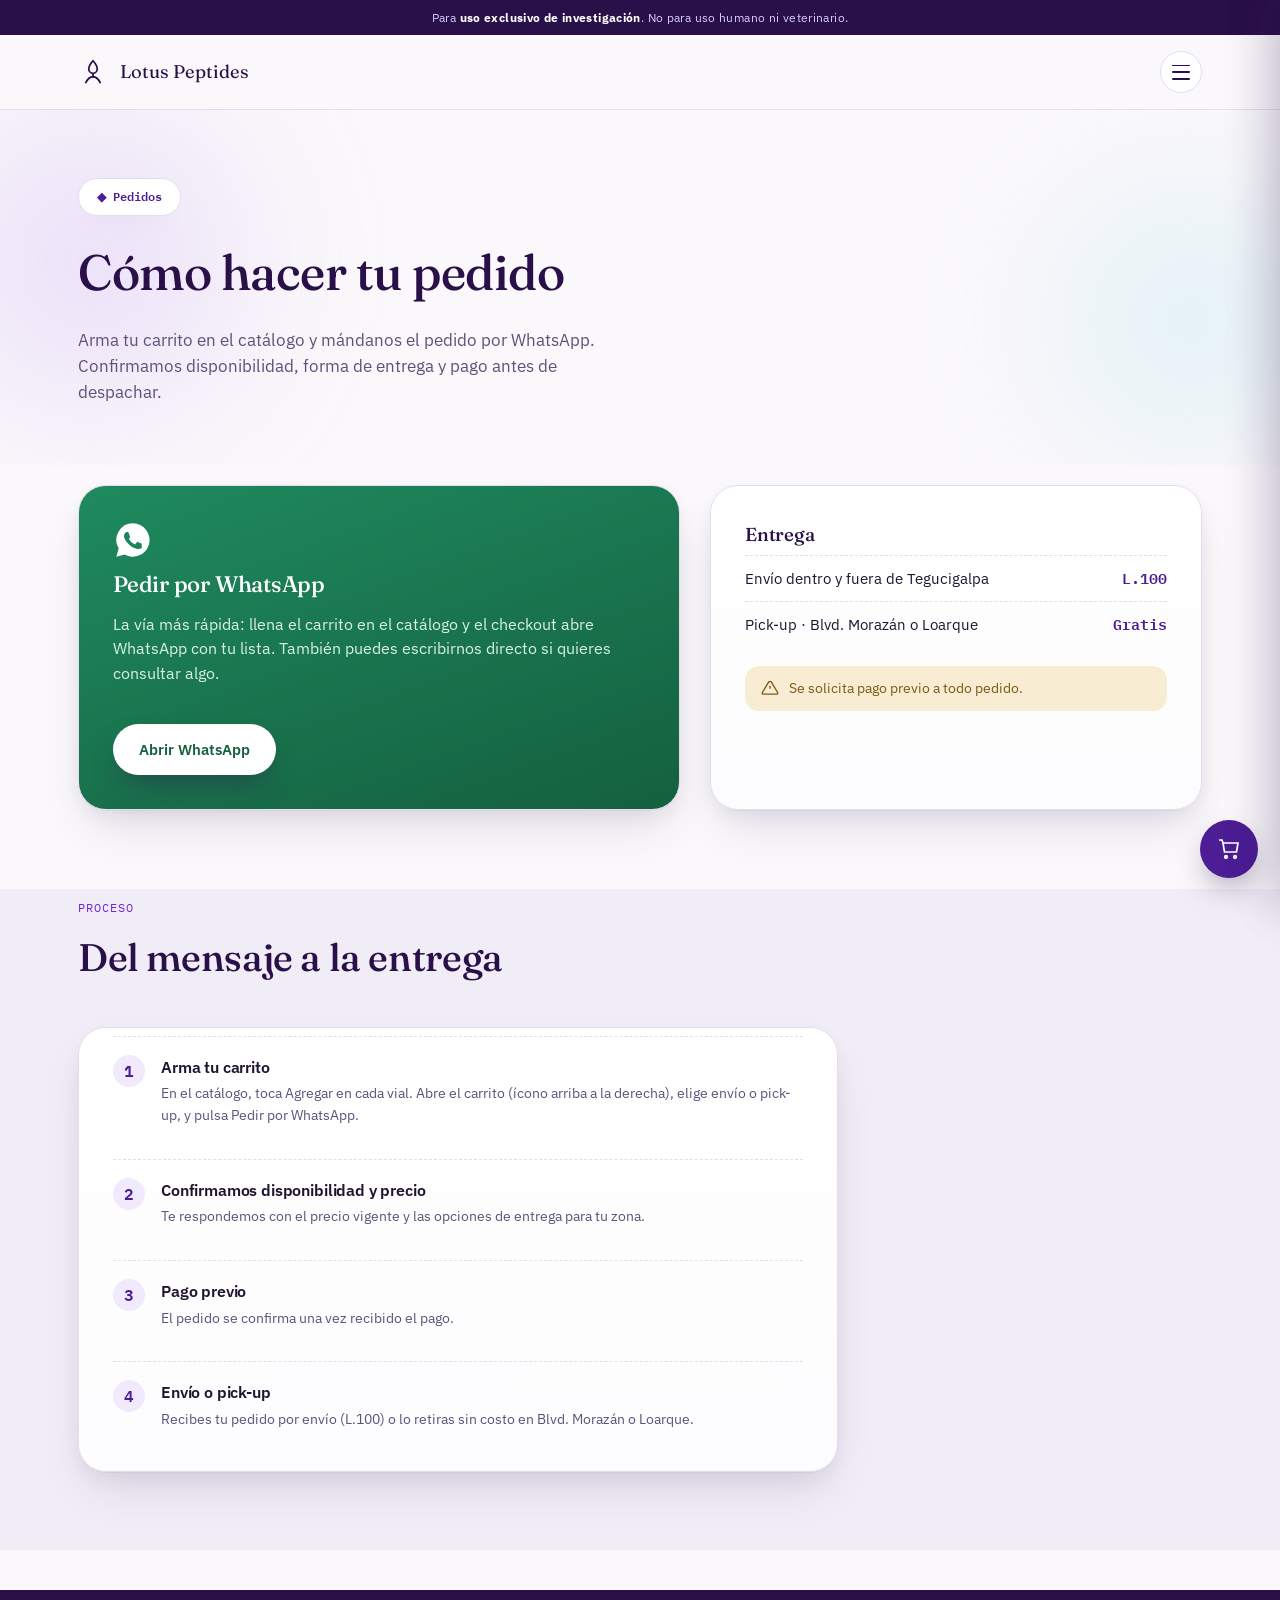
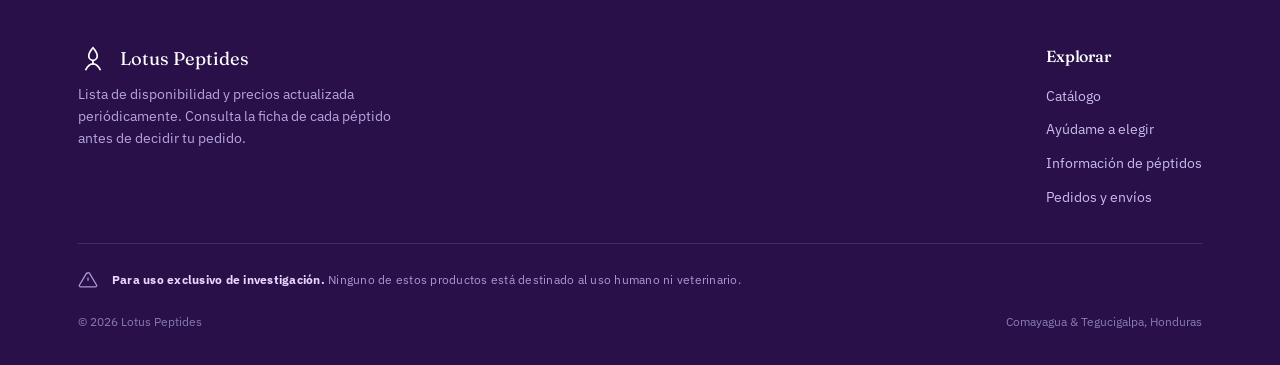
==== commit 45a7555f: "Add catalog quiz, hamburger menu, and a floating cart New quiz.html orients visitors from beauty vs " ====
--- a/contacto.html
+++ b/contacto.html
@@ -20,17 +20,8 @@
       Lotus Peptides
     </a>
     <div class="nav-end">
-      <nav>
-        <ul class="nav-links">
-          <li><a href="index.html">Catálogo</a></li>
-          <li><a href="informacion.html">Información</a></li>
-          <li><a href="contacto.html">Pedidos</a></li>
-          <li><a href="contacto.html" class="nav-cta">Hacer pedido</a></li>
-        </ul>
-      </nav>
-      <button type="button" class="cart-btn" data-open-cart aria-label="Abrir carrito">
-        <svg viewBox="0 0 24 24" fill="none" stroke="currentColor" stroke-width="1.7" aria-hidden="true"><path d="M6 6h15l-1.5 9h-12z"/><path d="M6 6 5 3H2"/><circle cx="9" cy="20" r="1.3"/><circle cx="18" cy="20" r="1.3"/></svg>
-        <span class="cart-count" data-cart-count hidden>0</span>
+      <button type="button" class="menu-btn" data-open-menu aria-label="Abrir menú" aria-expanded="false">
+        <span class="menu-btn-bars" aria-hidden="true"><span></span><span></span><span></span></span>
       </button>
     </div>
   </div>
@@ -118,6 +109,7 @@
         <h4>Explorar</h4>
         <ul>
           <li><a href="index.html">Catálogo</a></li>
+          <li><a href="quiz.html">Ayúdame a elegir</a></li>
           <li><a href="informacion.html">Información de péptidos</a></li>
           <li><a href="contacto.html">Pedidos y envíos</a></li>
         </ul>
--- a/styles.css
+++ b/styles.css
@@ -86,6 +86,7 @@
   backdrop-filter: blur(14px) saturate(160%);
   border-bottom: 1px solid var(--line);
 }
+body.menu-open .nav{ z-index: 180; }
 .nav .wrap{
   display:flex; align-items:center; justify-content:space-between;
   height: 74px;
@@ -131,6 +132,93 @@
 .nav-toggle{ display:none; }
 .nav-end{
   display:flex; align-items:center; gap: 18px;
+}
+.nav-end .nav-links{ display: none; }
+.menu-btn{
+  width:42px; height:42px;
+  border-radius:50%;
+  border:1px solid var(--line);
+  background:#fff;
+  display:flex; align-items:center; justify-content:center;
+  cursor:pointer;
+  flex-shrink:0;
+  transition: transform .25s ease, box-shadow .25s ease, border-color .25s ease;
+}
+.menu-btn:hover{
+  transform: translateY(-2px);
+  border-color: var(--violet-500);
+  box-shadow: 0 8px 18px -10px hsl(var(--shadow-color) / .5);
+}
+.menu-btn-bars{
+  display:flex; flex-direction:column; justify-content:center; gap:5px;
+  width:18px;
+}
+.menu-btn-bars span{
+  display:block; height:1.8px; width:100%;
+  background: var(--violet-900); border-radius:2px;
+  transition: transform .25s ease, opacity .2s ease;
+}
+.menu-btn.is-open .menu-btn-bars span:nth-child(1){ transform: translateY(6.8px) rotate(45deg); }
+.menu-btn.is-open .menu-btn-bars span:nth-child(2){ opacity:0; }
+.menu-btn.is-open .menu-btn-bars span:nth-child(3){ transform: translateY(-6.8px) rotate(-45deg); }
+
+body.menu-open{ overflow:hidden; }
+.menu-overlay{
+  position:fixed; inset:0; z-index:170;
+  background: hsl(var(--shadow-color) / .4);
+  backdrop-filter: blur(4px);
+  opacity:0;
+  transition: opacity .28s ease;
+}
+.menu-overlay.in{ opacity:1; }
+.menu-drawer{
+  position:fixed; top:0; right:0; bottom:0; z-index:175;
+  width: min(360px, 100vw);
+  background: var(--paper);
+  box-shadow: -18px 0 50px hsl(var(--shadow-color) / .18);
+  padding: 88px 32px 32px;
+  display:flex; flex-direction:column; gap: 22px;
+  transform: translateX(104%);
+  transition: transform .32s cubic-bezier(.2,.8,.2,1);
+}
+.menu-drawer.in{ transform: translateX(0); }
+.menu-kicker{
+  font-size:0.72rem; color: var(--violet-600);
+  text-transform:uppercase; letter-spacing:.08em; margin:0;
+}
+.menu-links{ list-style:none; margin:0; padding:0; display:flex; flex-direction:column; gap: 6px; }
+.menu-links a{
+  display:block;
+  text-decoration:none;
+  font-family: var(--font-display);
+  font-size: 1.55rem;
+  color: var(--violet-900);
+  padding: 8px 0;
+}
+.menu-links a:hover, .menu-links a.active{ color: var(--violet-600); }
+.menu-cta{ align-self:flex-start; margin-top: 8px; }
+
+.cart-fab{
+  position:fixed;
+  right: 22px;
+  bottom: 22px;
+  z-index: 160;
+  width: 58px; height: 58px;
+  border-radius: 50%;
+  border: none;
+  background: var(--violet-700);
+  color: #fff;
+  display:flex; align-items:center; justify-content:center;
+  cursor:pointer;
+  box-shadow: 0 14px 32px -10px hsl(var(--shadow-color) / .55);
+  transition: transform .25s ease, background .25s ease;
+}
+.cart-fab:hover{ transform: translateY(-3px); background: var(--violet-600); }
+body.cart-open .cart-fab{ opacity: 0; pointer-events: none; }
+.cart-fab svg{ width:24px; height:24px; }
+.cart-fab .cart-count{
+  top: 2px; right: 2px;
+  background: #fff; color: var(--violet-700);
 }
 .cart-btn{
   position:relative;
@@ -363,6 +451,15 @@
   transform: translateZ(14px);
 }
 .plan-blurb strong{ color: var(--ink); font-weight: 600; }
+.plan-more{
+  margin: -12px 0 20px;
+  transform: translateZ(14px);
+}
+.plan-more a{
+  color: var(--violet-700); font-weight:600; text-decoration:none;
+  border-bottom: 1px solid var(--violet-200);
+  font-size: 0.92rem;
+}
 .plan-rows{ display:flex; flex-direction:column; }
 .plan-row{
   display:flex; justify-content:space-between; align-items:baseline;
@@ -398,10 +495,6 @@
   font-size: 0.9rem;
   line-height: 1.5;
   transform: translateZ(16px);
-}
-.pep-card-teaser strong{
-  color: var(--violet-700);
-  font-weight: 600;
 }
 .pep-card-name{ display:flex; align-items:center; gap:10px; flex-wrap:wrap; }
 .pep-card-name h4{ font-size: 1.05rem; font-family: var(--font-body); font-weight:600; color: var(--ink); }
@@ -810,6 +903,93 @@
 .cart-toast.in{ opacity: 1; transform: translateX(-50%) translateY(0); }
 
 /* ==========================================================================
+   QUIZ
+   ========================================================================== */
+.quiz-shell{ max-width: 760px; }
+.quiz-progress{
+  font-size: 0.76rem;
+  color: var(--violet-600);
+  letter-spacing: .08em;
+  text-transform: uppercase;
+  margin: 0 0 10px;
+}
+.quiz-title{
+  font-size: clamp(1.7rem, 3.4vw, 2.4rem);
+  margin: 0 0 12px;
+}
+.quiz-lead{
+  color: var(--ink-soft);
+  font-size: 1.05rem;
+  margin: 0 0 28px;
+  max-width: 52ch;
+}
+.quiz-options{
+  display: grid;
+  grid-template-columns: 1fr 1fr;
+  gap: 16px;
+}
+.quiz-option{
+  text-align:left;
+  cursor:pointer;
+  border: 1px solid var(--line);
+  background: #fff;
+  padding: 22px 22px 20px;
+  font-family: inherit;
+  display:flex; flex-direction:column; gap: 8px;
+  box-shadow:
+    0 1px 1px hsl(var(--shadow-color) / .04),
+    0 8px 20px hsl(var(--shadow-color) / .06);
+}
+.quiz-option:hover{ border-color: var(--violet-500); }
+.quiz-option-label{
+  font-family: var(--font-display);
+  font-size: 1.2rem;
+  color: var(--violet-900);
+}
+.quiz-option-hint{ font-size: 0.9rem; color: var(--ink-soft); line-height: 1.45; }
+.quiz-back{
+  margin-top: 22px;
+  background: none; border: none;
+  color: var(--violet-700);
+  font-weight: 600; font-size: 0.95rem;
+  cursor: pointer; padding: 0;
+  font-family: inherit;
+}
+.quiz-results{ display:flex; flex-direction:column; gap: 16px; }
+.quiz-result{ padding: 24px 26px; }
+.quiz-result h3{ font-size: 1.25rem; margin: 6px 0 10px; }
+.quiz-result p{ color: var(--ink-soft); margin: 0 0 16px; }
+.quiz-badge{
+  display:inline-block;
+  font-family: var(--font-mono);
+  font-size: 0.66rem;
+  text-transform: uppercase;
+  letter-spacing: .06em;
+  background: var(--violet-100);
+  color: var(--violet-700);
+  padding: 4px 9px;
+  border-radius: 999px;
+}
+.quiz-result-actions{
+  display:flex; flex-wrap:wrap; gap: 12px 18px; align-items:center;
+}
+.quiz-result-actions a{
+  color: var(--violet-700); font-weight:600; text-decoration:none;
+  border-bottom: 1px solid var(--violet-200);
+  font-size: 0.92rem;
+}
+.quiz-end{
+  display:flex; flex-wrap:wrap; gap: 16px; align-items:center;
+  margin-top: 28px;
+}
+.quiz-disclaimer{
+  margin-top: 22px;
+  font-size: 0.82rem;
+  color: var(--ink-soft);
+  max-width: 56ch;
+}
+
+/* ==========================================================================
    RESPONSIVE
    ========================================================================== */
 @media (max-width: 980px){
@@ -820,8 +1000,8 @@
   .hero-vial{ display:none; }
 }
 @media (max-width: 760px){
-  .nav-links{ display:none; }
   footer .foot-top{ flex-direction:column; gap:26px; }
   .cart-line{ grid-template-columns: 1fr auto; }
   .cart-line-sum, .cart-remove{ grid-row: 2; }
-}
+  .quiz-options{ grid-template-columns: 1fr; }
+}
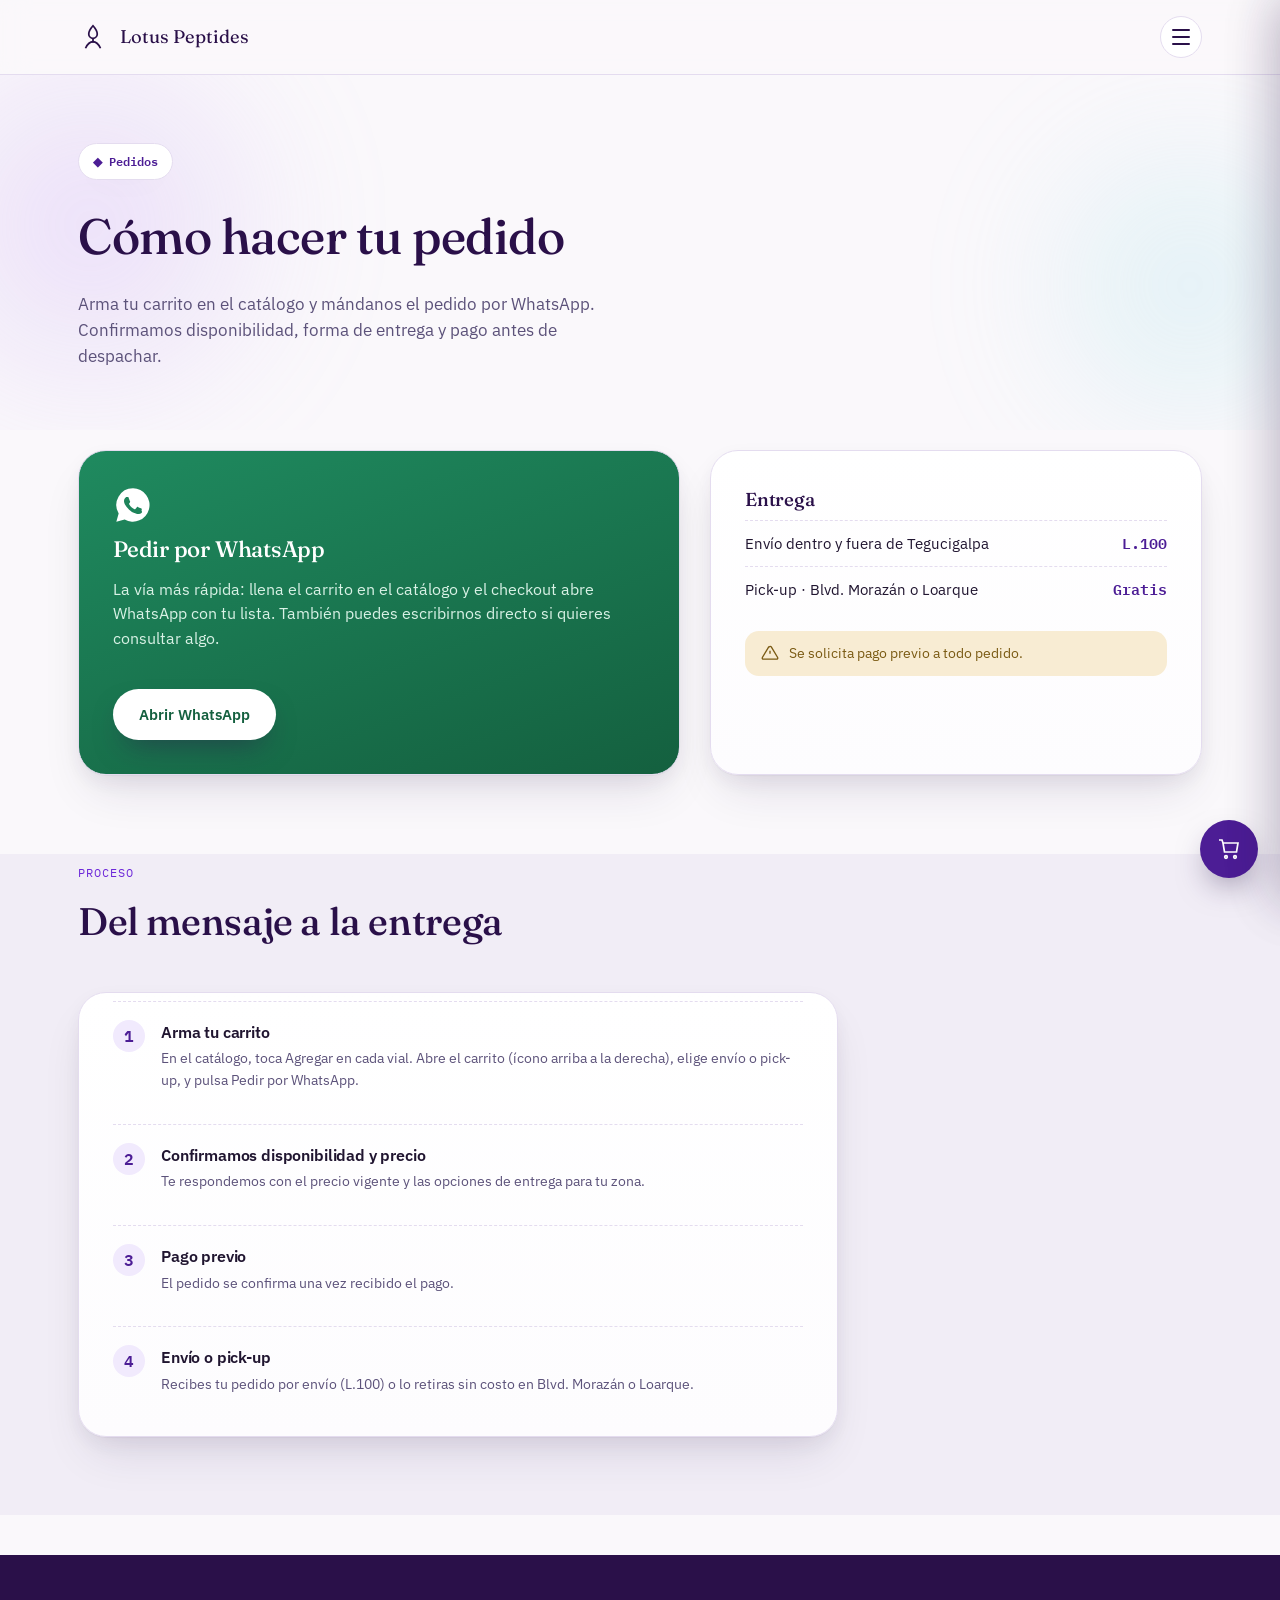
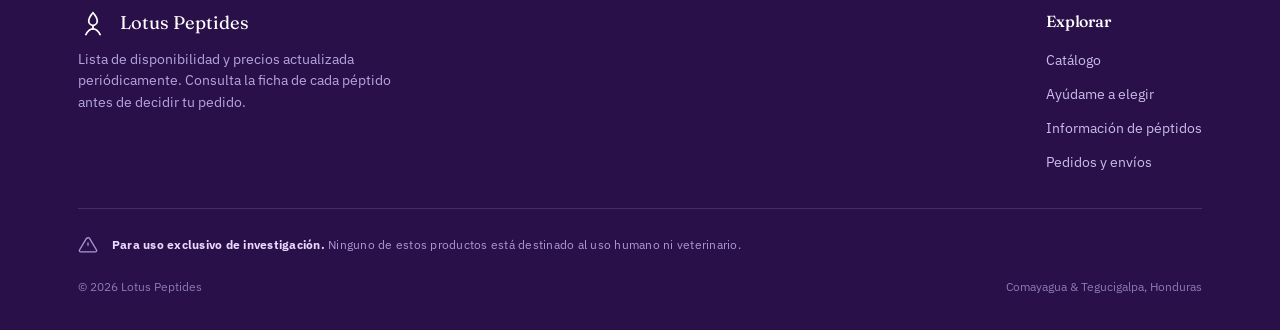
==== commit 6db1827e: "Remove the top research-use banner from every page The purple strip under the viewport edge is gone." ====
--- a/contacto.html
+++ b/contacto.html
@@ -8,10 +8,6 @@
 <link rel="stylesheet" href="styles.css">
 </head>
 <body>
-
-<div class="compliance-bar">
-  Para <strong>uso exclusivo de investigación</strong>. No para uso humano ni veterinario.
-</div>
 
 <header class="nav">
   <div class="wrap">
--- a/styles.css
+++ b/styles.css
@@ -249,19 +249,6 @@
 .cart-count[hidden]{ display:none !important; }
 
 /* ==========================================================================
-   RESEARCH-USE BANNER — persistent, never buried
-   ========================================================================== */
-.compliance-bar{
-  background: var(--violet-900);
-  color: #d9cdfa;
-  font-size: 0.78rem;
-  letter-spacing: .03em;
-  text-align:center;
-  padding: 8px 16px;
-}
-.compliance-bar strong{ color:#fff; }
-
-/* ==========================================================================
    PARALLAX / AMBIENT BACKDROP
    ========================================================================== */
 .ambient{
@@ -275,12 +262,30 @@
   border-radius:50%;
   filter: blur(60px);
   opacity: .35;
-  will-change: transform;
-}
-.ambient .helix{
+}
+
+.hero-dna{
   position:absolute;
-  opacity:.16;
-  will-change: transform;
+  left: 50%;
+  top: 50%;
+  width: min(88vw, 340px);
+  height: 118%;
+  z-index: 0;
+  pointer-events: none;
+  transform: translate(-50%, -50%);
+  -webkit-mask-image: radial-gradient(ellipse 72% 78% at 50% 48%, #000 28%, transparent 78%);
+  mask-image: radial-gradient(ellipse 72% 78% at 50% 48%, #000 28%, transparent 78%);
+}
+.hero-dna-shift{
+  width: 100%;
+  height: 100%;
+}
+.helix-inner{
+  width: 100%;
+  height: 100%;
+  opacity: .5;
+  transform: rotate(-6deg);
+  transform-origin: center;
 }
 
 /* ==========================================================================
@@ -288,27 +293,36 @@
    ========================================================================== */
 .hero{
   position:relative;
-  padding: 96px 0 80px;
+  padding: 48px 0 56px;
   overflow:hidden;
 }
-.hero .wrap{ position:relative; z-index:2; }
+.hero-inner{
+  position:relative;
+  z-index:2;
+  display:grid;
+  grid-template-columns: minmax(0, 1fr) auto;
+  align-items: center;
+  gap: 8px 10px;
+}
+.hero-copy{ min-width: 0; }
 .hero-eyebrow{
   display:inline-flex; align-items:center; gap:10px;
   background:#fff;
   border:1px solid var(--line);
-  padding: 8px 18px;
+  padding: 8px 14px;
   border-radius:999px;
   font-family: var(--font-mono);
-  font-size:0.78rem;
+  font-size: clamp(0.68rem, 2.8vw, 0.78rem);
   color: var(--violet-700);
   box-shadow: 0 10px 30px -18px hsl(var(--shadow-color) / .4);
   opacity:0; animation: rise .7s ease forwards;
+  max-width: 100%;
 }
 .hero h1{
-  font-size: clamp(2.6rem, 5.6vw, 4.6rem);
+  font-size: clamp(2.15rem, 10vw, 3.2rem);
   line-height: 1.03;
   margin-top: 22px;
-  max-width: 15ch;
+  max-width: 13ch;
   opacity:0; animation: rise .8s .1s ease forwards;
 }
 .hero h1 em{
@@ -318,13 +332,13 @@
 .hero p.lede{
   margin-top: 22px;
   max-width: 46ch;
-  font-size: 1.08rem;
+  font-size: 1.05rem;
   color: var(--ink-soft);
   opacity:0; animation: rise .8s .22s ease forwards;
 }
 .hero-actions{
-  margin-top: 34px;
-  display:flex; gap:14px; flex-wrap:wrap;
+  margin-top: 28px;
+  display:flex; gap:10px; flex-wrap:wrap;
   opacity:0; animation: rise .8s .32s ease forwards;
 }
 .btn{
@@ -348,11 +362,12 @@
 .btn-ghost:hover{ transform: translateY(-3px); border-color: var(--violet-500); }
 
 .hero-vial{
-  position:absolute;
-  right: -20px; top: 40px;
-  width: 300px;
-  z-index:1;
-  will-change: transform;
+  display:block;
+  width: min(32vw, 132px);
+  height: auto;
+  flex-shrink: 0;
+  pointer-events: none;
+  filter: drop-shadow(0 18px 28px hsl(var(--shadow-color) / .28));
 }
 
 @keyframes rise{
@@ -997,7 +1012,28 @@
   .feature-banner{ grid-template-columns: 1fr; text-align:left; }
   .feature-banner .moon{ justify-self:start; width:76px; height:76px; }
   .contact-grid{ grid-template-columns: 1fr; }
-  .hero-vial{ display:none; }
+}
+@media (min-width: 720px){
+  .hero{ padding: 80px 0 88px; }
+  .hero-inner{ gap: 16px 28px; }
+  .hero h1{ font-size: clamp(2.6rem, 5.4vw, 4.2rem); max-width: 14ch; }
+  .hero-dna{
+    width: min(54vw, 400px);
+    height: 128%;
+  }
+  .helix-inner{ opacity: .46; }
+  .hero-vial{ width: 176px; }
+}
+@media (min-width: 1100px){
+  .hero{ padding: 96px 0 96px; }
+  .hero-inner{ gap: 24px 48px; }
+  .hero h1{ font-size: clamp(3.2rem, 5vw, 4.6rem); max-width: 15ch; }
+  .hero-dna{
+    width: 420px;
+    height: 132%;
+  }
+  .helix-inner{ opacity: .42; }
+  .hero-vial{ width: 228px; }
 }
 @media (max-width: 760px){
   footer .foot-top{ flex-direction:column; gap:26px; }
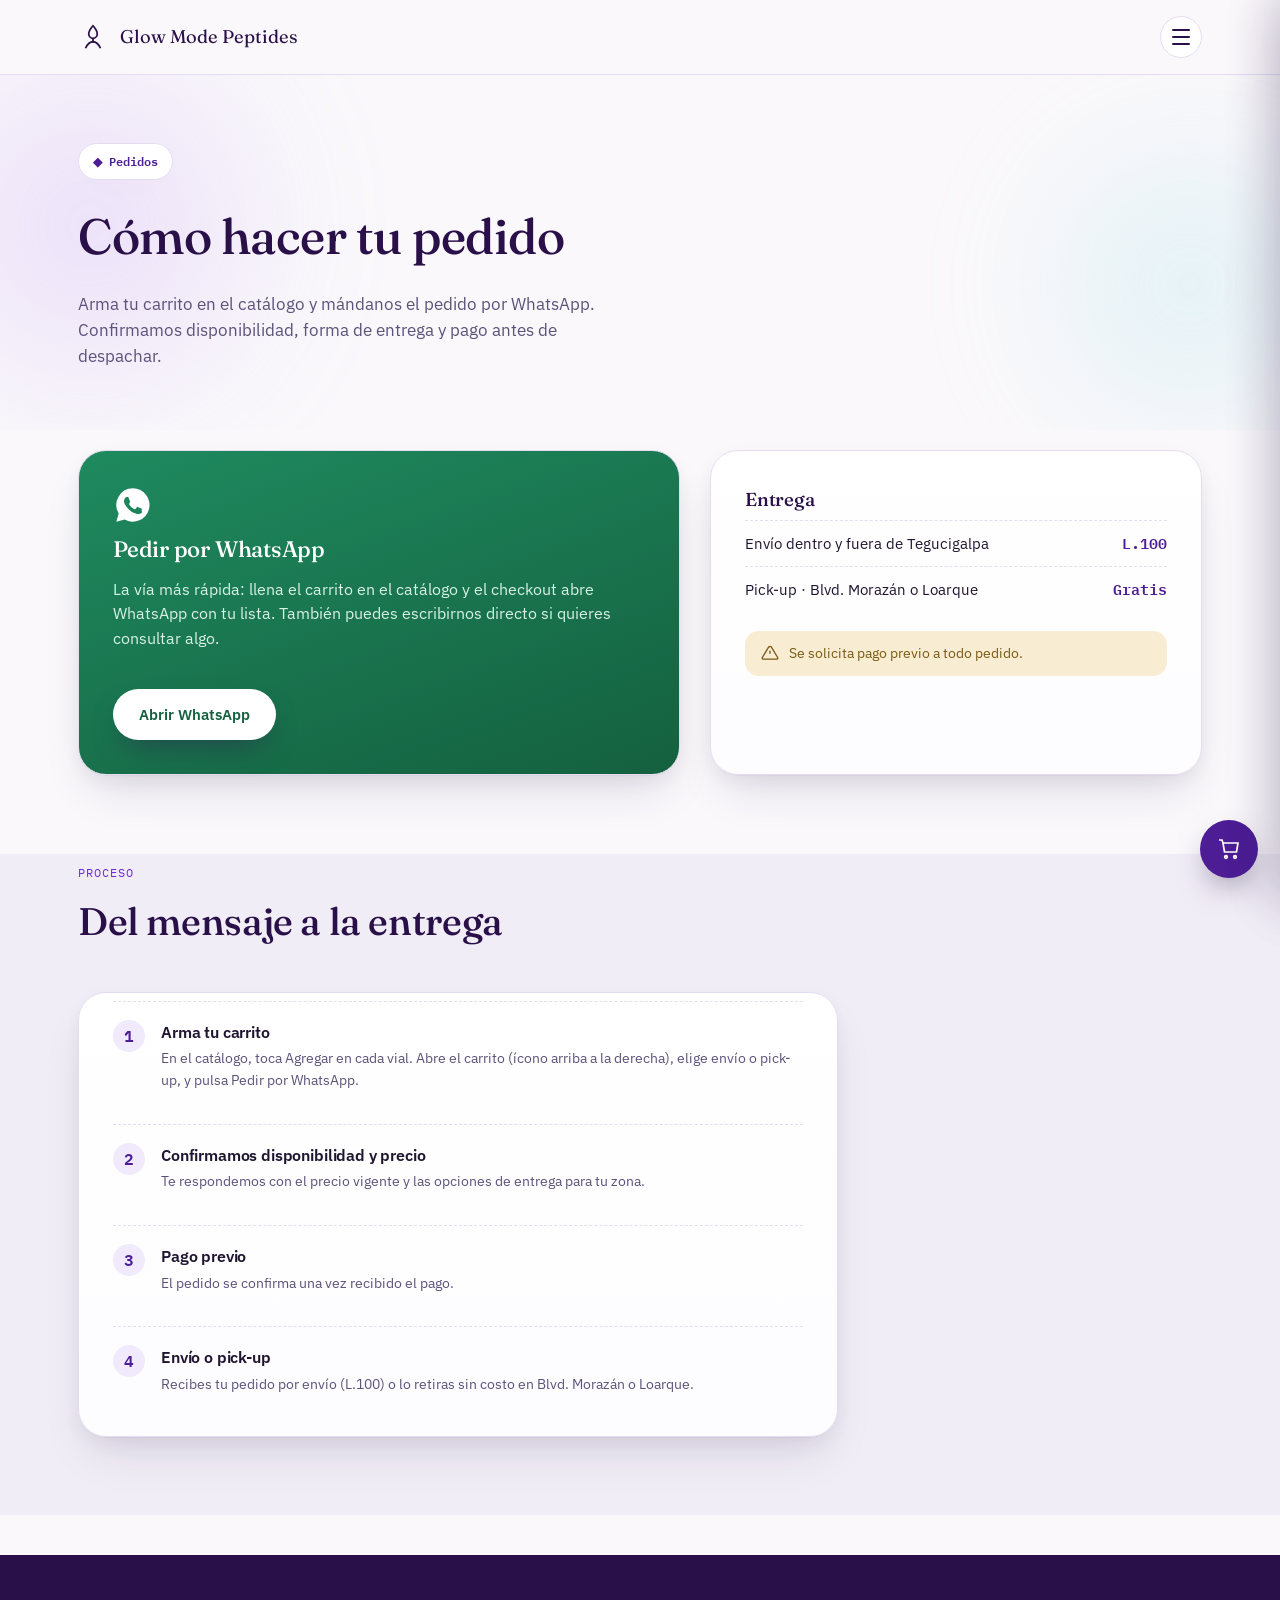
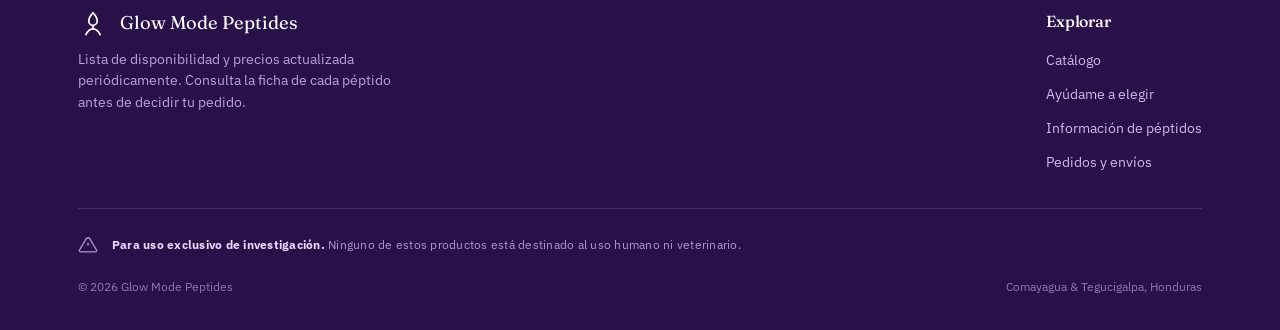
==== commit 01984ab3: "Rename the shop to Glow Mode Peptides Update nav, footer, page titles, WhatsApp intro, and README. L" ====
--- a/contacto.html
+++ b/contacto.html
@@ -3,7 +3,7 @@
 <head>
 <meta charset="UTF-8">
 <meta name="viewport" content="width=device-width, initial-scale=1.0">
-<title>Pedidos y Envíos · Lotus Peptides</title>
+<title>Pedidos y Envíos · Glow Mode Peptides</title>
 <meta name="description" content="Cómo hacer tu pedido: WhatsApp, envío a domicilio o pick-up, y condiciones de pago.">
 <link rel="stylesheet" href="styles.css">
 </head>
@@ -13,7 +13,7 @@
   <div class="wrap">
     <a href="index.html" class="nav-brand">
       <svg viewBox="0 0 24 24" fill="none" stroke="currentColor" stroke-width="1.4"><path d="M12 3c2 2.2 3.4 4.3 3.4 6.6A3.4 3.4 0 0 1 12 13a3.4 3.4 0 0 1-3.4-3.4C8.6 7.3 10 5.2 12 3Z"/><path d="M6 21c1.6-3.4 3.8-5.2 6-5.2s4.4 1.8 6 5.2"/><path d="M12 13v3.4"/></svg>
-      Lotus Peptides
+      Glow Mode Peptides
     </a>
     <div class="nav-end">
       <button type="button" class="menu-btn" data-open-menu aria-label="Abrir menú" aria-expanded="false">
@@ -97,7 +97,7 @@
       <div class="foot-brand">
         <div class="nav-brand" style="color:#fff;">
           <svg viewBox="0 0 24 24" fill="none" stroke="currentColor" stroke-width="1.4"><path d="M12 3c2 2.2 3.4 4.3 3.4 6.6A3.4 3.4 0 0 1 12 13a3.4 3.4 0 0 1-3.4-3.4C8.6 7.3 10 5.2 12 3Z"/><path d="M6 21c1.6-3.4 3.8-5.2 6-5.2s4.4 1.8 6 5.2"/><path d="M12 13v3.4"/></svg>
-          Lotus Peptides
+          Glow Mode Peptides
         </div>
         <p>Lista de disponibilidad y precios actualizada periódicamente. Consulta la ficha de cada péptido antes de decidir tu pedido.</p>
       </div>
@@ -116,7 +116,7 @@
       <span><strong>Para uso exclusivo de investigación.</strong> Ninguno de estos productos está destinado al uso humano ni veterinario.</span>
     </div>
     <div class="foot-bottom">
-      <span>© 2026 Lotus Peptides</span>
+      <span>© 2026 Glow Mode Peptides</span>
       <span>Comayagua &amp; Tegucigalpa, Honduras</span>
     </div>
   </div>
--- a/styles.css
+++ b/styles.css
@@ -97,8 +97,9 @@
   font-size: 1.15rem;
   color: var(--violet-900);
   text-decoration:none;
-}
-.nav-brand svg{ width:30px; height:30px; }
+  white-space: nowrap;
+}
+.nav-brand svg{ width:30px; height:30px; flex-shrink:0; }
 .nav-links{
   display:flex; align-items:center; gap: 30px;
   list-style:none; margin:0; padding:0;
@@ -769,6 +770,11 @@
   padding: 0 24px 16px;
   transform: translateZ(16px);
 }
+.pep-card-options{
+  padding: 0 24px 10px;
+  transform: translateZ(16px);
+}
+.pep-card-options .plan-row:first-child{ border-top: 1px dashed var(--line); }
 .plan-row, .kv-row{ align-items: center; }
 
 body.cart-open{ overflow: hidden; }
@@ -1036,6 +1042,7 @@
   .hero-vial{ width: 228px; }
 }
 @media (max-width: 760px){
+  .nav-brand{ font-size: 1.02rem; gap: 8px; }
   footer .foot-top{ flex-direction:column; gap:26px; }
   .cart-line{ grid-template-columns: 1fr auto; }
   .cart-line-sum, .cart-remove{ grid-row: 2; }
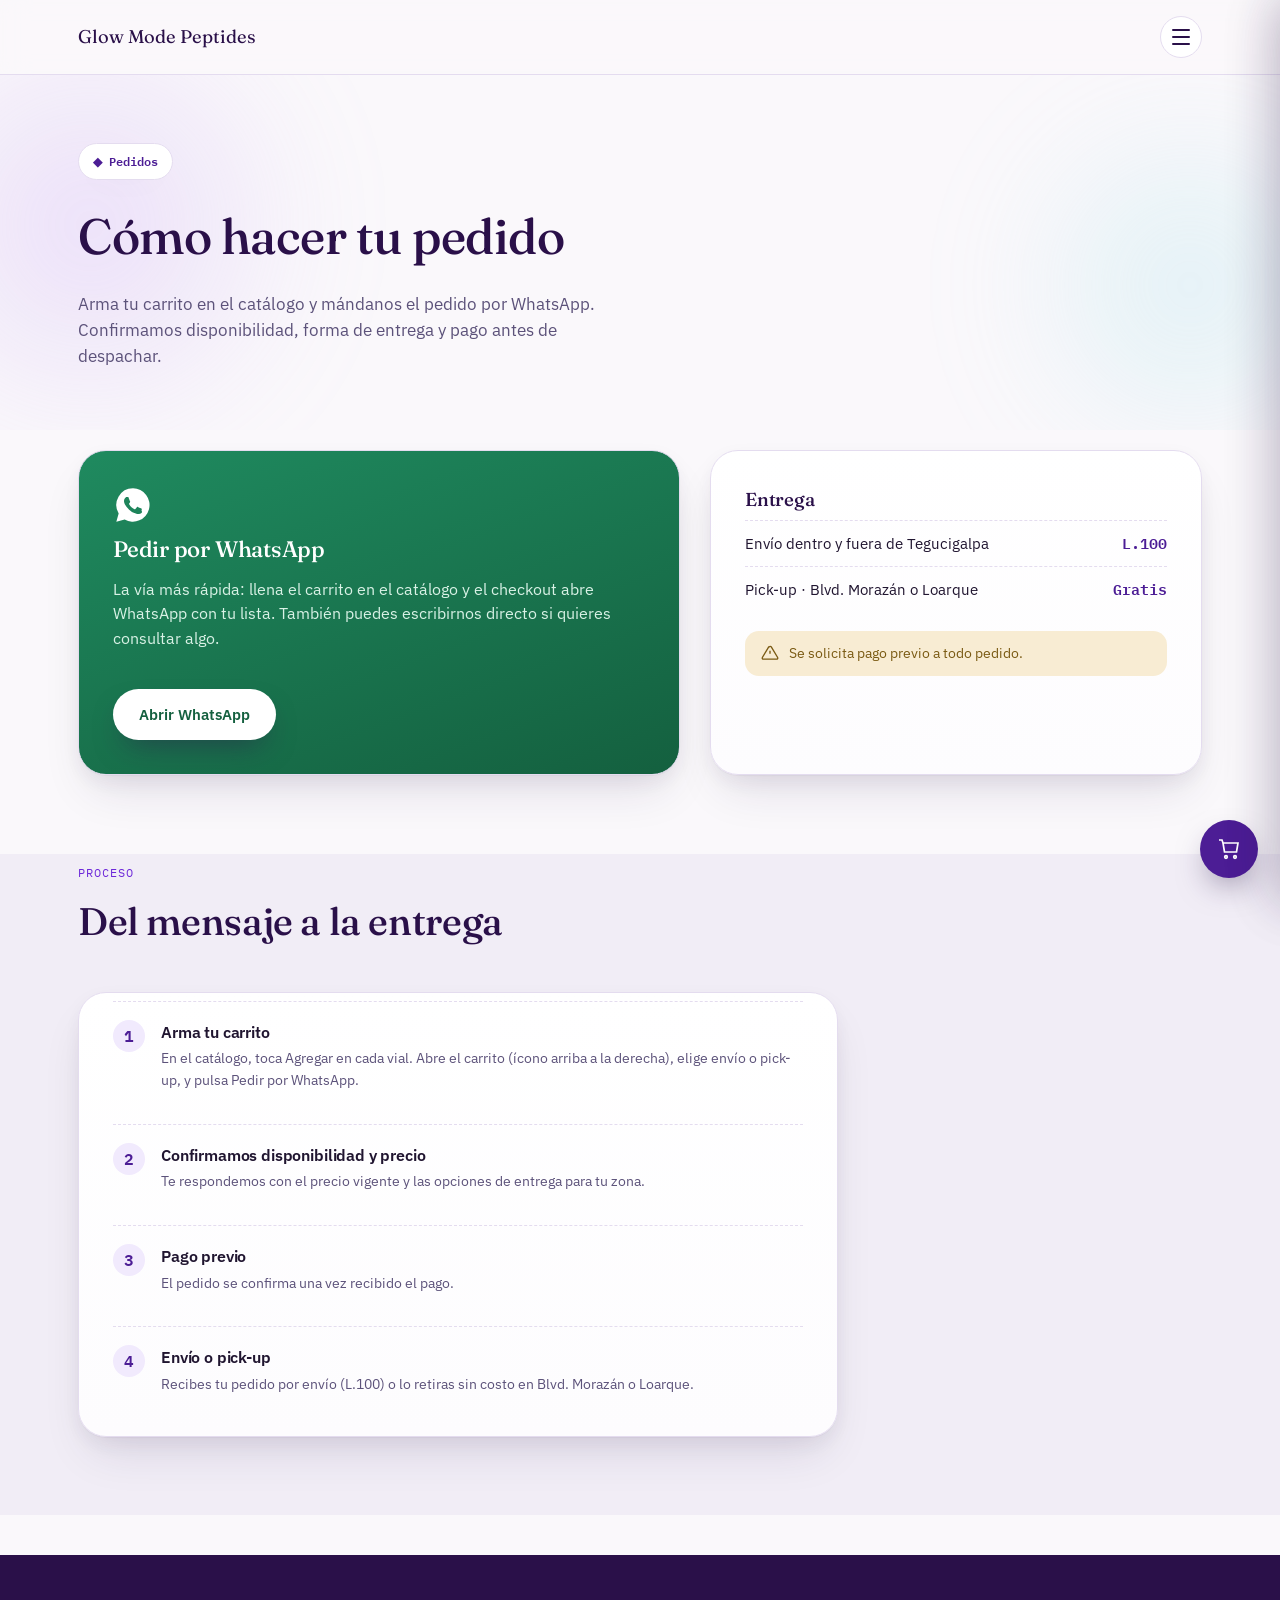
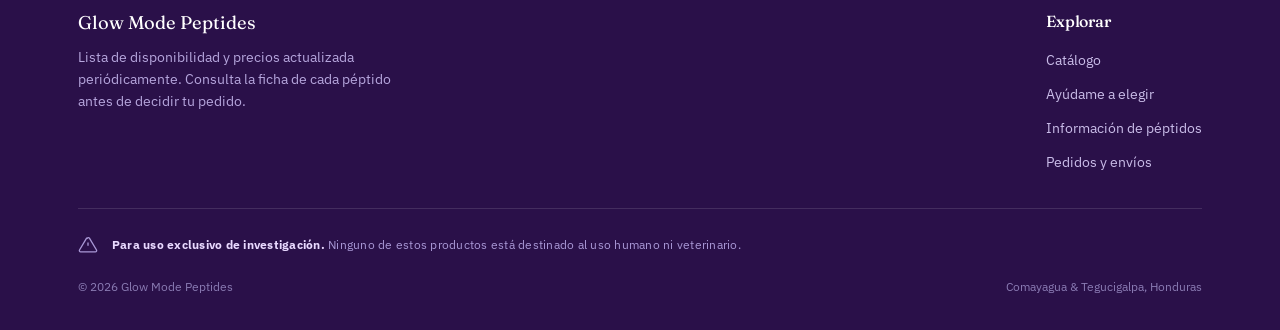
==== commit 7f571656: "Remove the lotus mark from nav and footer Keep the Glow Mode Peptides wordmark only.  Co-authored-by" ====
--- a/contacto.html
+++ b/contacto.html
@@ -12,7 +12,6 @@
 <header class="nav">
   <div class="wrap">
     <a href="index.html" class="nav-brand">
-      <svg viewBox="0 0 24 24" fill="none" stroke="currentColor" stroke-width="1.4"><path d="M12 3c2 2.2 3.4 4.3 3.4 6.6A3.4 3.4 0 0 1 12 13a3.4 3.4 0 0 1-3.4-3.4C8.6 7.3 10 5.2 12 3Z"/><path d="M6 21c1.6-3.4 3.8-5.2 6-5.2s4.4 1.8 6 5.2"/><path d="M12 13v3.4"/></svg>
       Glow Mode Peptides
     </a>
     <div class="nav-end">
@@ -96,7 +95,6 @@
     <div class="foot-top">
       <div class="foot-brand">
         <div class="nav-brand" style="color:#fff;">
-          <svg viewBox="0 0 24 24" fill="none" stroke="currentColor" stroke-width="1.4"><path d="M12 3c2 2.2 3.4 4.3 3.4 6.6A3.4 3.4 0 0 1 12 13a3.4 3.4 0 0 1-3.4-3.4C8.6 7.3 10 5.2 12 3Z"/><path d="M6 21c1.6-3.4 3.8-5.2 6-5.2s4.4 1.8 6 5.2"/><path d="M12 13v3.4"/></svg>
           Glow Mode Peptides
         </div>
         <p>Lista de disponibilidad y precios actualizada periódicamente. Consulta la ficha de cada péptido antes de decidir tu pedido.</p>
--- a/styles.css
+++ b/styles.css
@@ -92,14 +92,13 @@
   height: 74px;
 }
 .nav-brand{
-  display:flex; align-items:center; gap:12px;
+  display:flex; align-items:center;
   font-family: var(--font-display);
   font-size: 1.15rem;
   color: var(--violet-900);
   text-decoration:none;
   white-space: nowrap;
 }
-.nav-brand svg{ width:30px; height:30px; flex-shrink:0; }
 .nav-links{
   display:flex; align-items:center; gap: 30px;
   list-style:none; margin:0; padding:0;
@@ -1042,7 +1041,6 @@
   .hero-vial{ width: 228px; }
 }
 @media (max-width: 760px){
-  .nav-brand{ font-size: 1.02rem; gap: 8px; }
   footer .foot-top{ flex-direction:column; gap:26px; }
   .cart-line{ grid-template-columns: 1fr auto; }
   .cart-line-sum, .cart-remove{ grid-row: 2; }
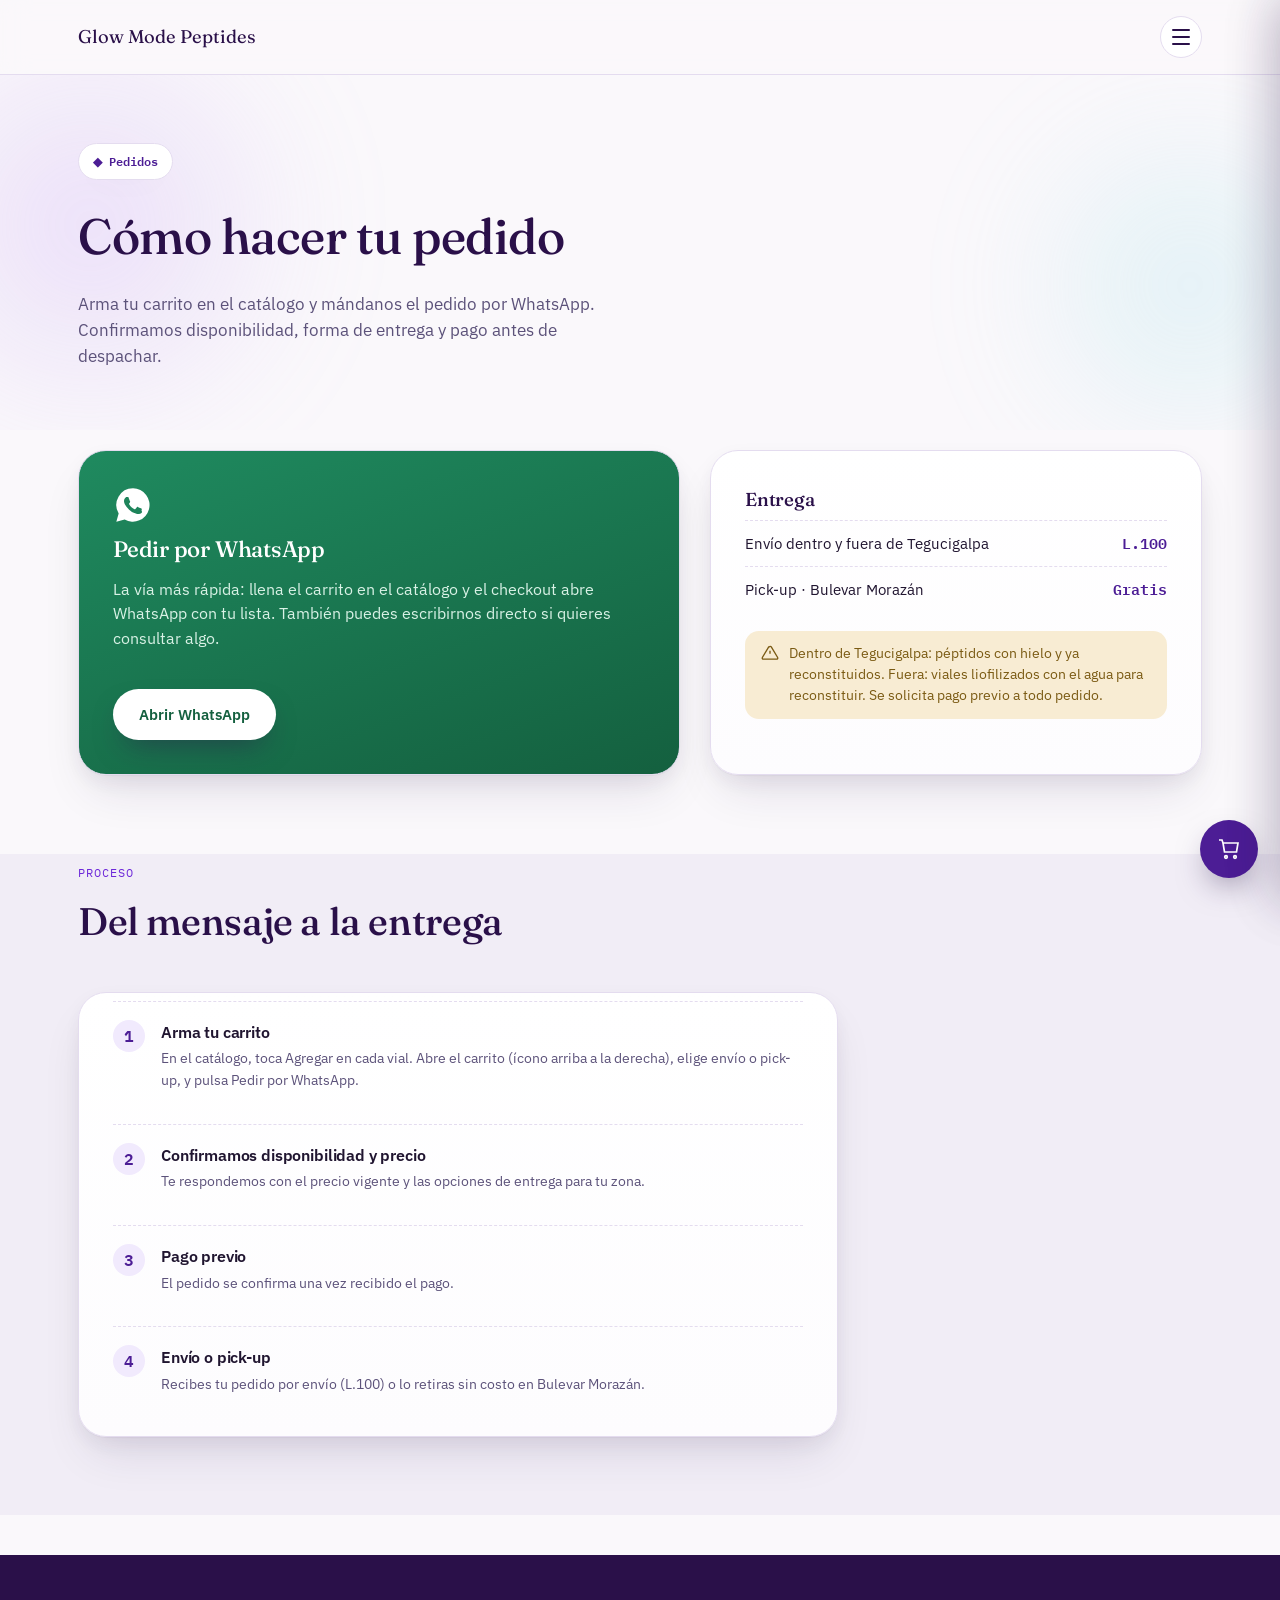
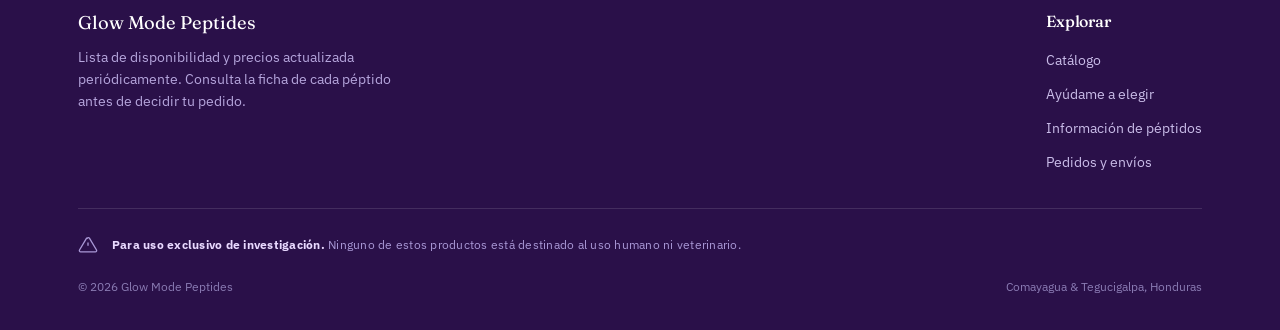
==== commit 9f2499db: "Sync catalog to October 2026 price list Add Eloralintide, Glutatión, PT-141, hGH, Beauty/Healthy Tum" ====
--- a/contacto.html
+++ b/contacto.html
@@ -3,8 +3,8 @@
 <head>
 <meta charset="UTF-8">
 <meta name="viewport" content="width=device-width, initial-scale=1.0">
-<title>Pedidos y Envíos · Glow Mode Peptides</title>
-<meta name="description" content="Cómo hacer tu pedido: WhatsApp, envío a domicilio o pick-up, y condiciones de pago.">
+<title>Glow Mode Peptides</title>
+<meta name="description" content="Glow Mode Peptides">
 <link rel="stylesheet" href="styles.css">
 </head>
 <body>
@@ -51,10 +51,10 @@
         <div class="shine"></div>
         <h3 style="margin-bottom:6px;">Entrega</h3>
         <div class="kv-row"><span>Envío dentro y fuera de Tegucigalpa</span><span class="price">L.100</span></div>
-        <div class="kv-row"><span>Pick-up · Blvd. Morazán o Loarque</span><span class="price">Gratis</span></div>
+        <div class="kv-row"><span>Pick-up · Bulevar Morazán</span><span class="price">Gratis</span></div>
         <div class="callout">
           <svg viewBox="0 0 24 24" fill="none" stroke="#7a5a13" stroke-width="1.8"><path d="M12 9v4M12 17h.01M10.3 3.86 1.8 18a1.5 1.5 0 0 0 1.3 2.2h17.8a1.5 1.5 0 0 0 1.3-2.2L13.7 3.86a1.5 1.5 0 0 0-2.6 0Z"/></svg>
-          Se solicita pago previo a todo pedido.
+          Dentro de Tegucigalpa: péptidos con hielo y ya reconstituidos. Fuera: viales liofilizados con el agua para reconstituir. Se solicita pago previo a todo pedido.
         </div>
       </article>
 
@@ -83,7 +83,7 @@
       </div>
       <div class="step-row">
         <div class="step-num mono">4</div>
-        <div><h4>Envío o pick-up</h4><p>Recibes tu pedido por envío (L.100) o lo retiras sin costo en Blvd. Morazán o Loarque.</p></div>
+        <div><h4>Envío o pick-up</h4><p>Recibes tu pedido por envío (L.100) o lo retiras sin costo en Bulevar Morazán.</p></div>
       </div>
     </div>
   </div>
--- a/styles.css
+++ b/styles.css
@@ -75,6 +75,7 @@
 /* prefers-reduced-motion --------------------------------------------------*/
 @media (prefers-reduced-motion: reduce){
   *{ animation-duration: 0.01ms !important; animation-iteration-count: 1 !important; transition-duration: 0.01ms !important; scroll-behavior:auto !important; }
+  .hero-media-img{ animation: none !important; transform: none; }
 }
 
 /* ==========================================================================
@@ -264,82 +265,100 @@
   opacity: .35;
 }
 
-.hero-dna{
-  position:absolute;
-  left: 50%;
-  top: 50%;
-  width: min(88vw, 340px);
-  height: 118%;
-  z-index: 0;
-  pointer-events: none;
-  transform: translate(-50%, -50%);
-  -webkit-mask-image: radial-gradient(ellipse 72% 78% at 50% 48%, #000 28%, transparent 78%);
-  mask-image: radial-gradient(ellipse 72% 78% at 50% 48%, #000 28%, transparent 78%);
-}
-.hero-dna-shift{
-  width: 100%;
-  height: 100%;
-}
-.helix-inner{
-  width: 100%;
-  height: 100%;
-  opacity: .5;
-  transform: rotate(-6deg);
-  transform-origin: center;
-}
-
 /* ==========================================================================
    HERO
    ========================================================================== */
 .hero{
   position:relative;
-  padding: 48px 0 56px;
+  min-height: min(92svh, 820px);
+  display:flex;
+  align-items: center;
+  padding: 56px 0 72px;
   overflow:hidden;
+  color: #efe8fb;
+  background: #12081f;
+}
+.hero-media{
+  position:absolute;
+  inset:0;
+  z-index:0;
+  pointer-events:none;
+  overflow:hidden;
+}
+.hero-media-shift{
+  position:absolute;
+  left:0;
+  right:0;
+  top: -16%;
+  height: 132%;
+  will-change: transform;
+}
+.hero-media-img{
+  width:100%;
+  height:100%;
+  max-width:none;
+  object-fit: cover;
+  object-position: 68% center;
+  transform: scale(1.04);
+  animation: hero-drift 18s ease-in-out infinite alternate;
+}
+.hero-veil{
+  position:absolute;
+  inset: -8% 0;
+  z-index:1;
+  pointer-events:none;
+  will-change: transform;
+  background:
+    linear-gradient(105deg,
+      rgba(14, 8, 28, .92) 0%,
+      rgba(20, 10, 40, .78) 36%,
+      rgba(26, 12, 52, .42) 62%,
+      rgba(26, 12, 52, .22) 100%),
+    linear-gradient(180deg, rgba(14, 8, 28, .28) 0%, transparent 30%, rgba(14, 8, 28, .45) 100%);
+}
+.hero-copy{
+  will-change: transform;
 }
 .hero-inner{
   position:relative;
   z-index:2;
-  display:grid;
-  grid-template-columns: minmax(0, 1fr) auto;
-  align-items: center;
-  gap: 8px 10px;
-}
-.hero-copy{ min-width: 0; }
-.hero-eyebrow{
-  display:inline-flex; align-items:center; gap:10px;
-  background:#fff;
-  border:1px solid var(--line);
-  padding: 8px 14px;
-  border-radius:999px;
-  font-family: var(--font-mono);
-  font-size: clamp(0.68rem, 2.8vw, 0.78rem);
-  color: var(--violet-700);
-  box-shadow: 0 10px 30px -18px hsl(var(--shadow-color) / .4);
-  opacity:0; animation: rise .7s ease forwards;
-  max-width: 100%;
+  width:100%;
+}
+.hero-copy{ min-width: 0; max-width: 34rem; }
+.hero-brand{
+  margin:0;
+  font-family: var(--font-display);
+  font-size: clamp(2.35rem, 9vw, 3.6rem);
+  font-weight: 500;
+  line-height: 1.05;
+  letter-spacing: -0.02em;
+  color: #fff;
+  opacity:0; animation: rise .75s ease forwards;
 }
 .hero h1{
-  font-size: clamp(2.15rem, 10vw, 3.2rem);
-  line-height: 1.03;
-  margin-top: 22px;
-  max-width: 13ch;
-  opacity:0; animation: rise .8s .1s ease forwards;
+  font-size: clamp(1.35rem, 4.8vw, 1.85rem);
+  line-height: 1.2;
+  margin-top: 18px;
+  max-width: 22ch;
+  color: #e9dffb;
+  font-weight: 500;
+  opacity:0; animation: rise .8s .12s ease forwards;
 }
 .hero h1 em{
   font-style: italic;
-  color: var(--violet-600);
+  color: #d2b8ff;
 }
 .hero p.lede{
-  margin-top: 22px;
-  max-width: 46ch;
+  margin-top: 20px;
+  max-width: 42ch;
   font-size: 1.05rem;
-  color: var(--ink-soft);
-  opacity:0; animation: rise .8s .22s ease forwards;
+  color: #c7b8e6;
+  opacity:0; animation: rise .8s .24s ease forwards;
 }
 .hero-actions{
   margin-top: 28px;
   display:flex; gap:10px; flex-wrap:wrap;
-  opacity:0; animation: rise .8s .32s ease forwards;
+  opacity:0; animation: rise .8s .34s ease forwards;
 }
 .btn{
   display:inline-flex; align-items:center; gap:8px;
@@ -348,7 +367,7 @@
   font-weight:600;
   font-size:0.95rem;
   text-decoration:none;
-  transition: transform .3s cubic-bezier(.2,.8,.2,1), box-shadow .3s ease, background .3s ease;
+  transition: transform .3s cubic-bezier(.2,.8,.2,1), box-shadow .3s ease, background .3s ease, border-color .3s ease, color .3s ease;
 }
 .btn-primary{
   background: var(--violet-700); color:#fff;
@@ -361,13 +380,28 @@
 }
 .btn-ghost:hover{ transform: translateY(-3px); border-color: var(--violet-500); }
 
-.hero-vial{
-  display:block;
-  width: min(32vw, 132px);
-  height: auto;
-  flex-shrink: 0;
-  pointer-events: none;
-  filter: drop-shadow(0 18px 28px hsl(var(--shadow-color) / .28));
+.hero .btn-primary{
+  background: #fff;
+  color: var(--violet-900);
+  box-shadow: 0 16px 34px -16px rgba(0,0,0,.55);
+}
+.hero .btn-primary:hover{
+  background: #f1eafd;
+  color: var(--violet-900);
+}
+.hero .btn-ghost{
+  background: transparent;
+  color: #efe8fb;
+  border: 1px solid rgba(241, 234, 253, .42);
+}
+.hero .btn-ghost:hover{
+  border-color: #fff;
+  background: rgba(255,255,255,.08);
+}
+
+@keyframes hero-drift{
+  from{ transform: scale(1.04) translate3d(0, 0, 0); }
+  to{ transform: scale(1.08) translate3d(-1.4%, -0.8%, 0); }
 }
 
 @keyframes rise{
@@ -477,14 +511,23 @@
 }
 .plan-rows{ display:flex; flex-direction:column; }
 .plan-row{
-  display:flex; justify-content:space-between; align-items:baseline;
+  display:grid;
+  grid-template-columns: minmax(0, 1fr) auto auto;
+  align-items: center;
+  gap: 10px;
   padding: 12px 0;
   border-top: 1px dashed var(--line);
   transform: translateZ(14px);
 }
 .plan-row:first-child{ border-top:none; }
-.plan-row .label{ font-size:0.96rem; color: var(--ink); }
-.plan-row .price{ font-family: var(--font-mono); color: var(--violet-700); font-size:1.02rem; }
+.plan-row .label{ font-size:0.96rem; color: var(--ink); min-width: 0; }
+.plan-row .price{
+  font-family: var(--font-mono);
+  color: var(--violet-700);
+  font-size:1.02rem;
+  white-space: nowrap;
+  justify-self: end;
+}
 
 /* peptide list / expandable cards */
 .pep-grid{
@@ -679,6 +722,18 @@
 }
 .page-header h1{ font-size: clamp(2.1rem, 4.4vw, 3.1rem); max-width: 20ch; }
 .page-header p{ margin-top:16px; color: var(--ink-soft); max-width:56ch; font-size:1.05rem; }
+.hero-eyebrow{
+  display:inline-flex; align-items:center; gap:10px;
+  background:#fff;
+  border:1px solid var(--line);
+  padding: 8px 14px;
+  border-radius:999px;
+  font-family: var(--font-mono);
+  font-size: clamp(0.68rem, 2.8vw, 0.78rem);
+  color: var(--violet-700);
+  box-shadow: 0 10px 30px -18px hsl(var(--shadow-color) / .4);
+  max-width: 100%;
+}
 
 /* info page peptide detail cards */
 .detail-grid{
@@ -1019,26 +1074,29 @@
   .contact-grid{ grid-template-columns: 1fr; }
 }
 @media (min-width: 720px){
-  .hero{ padding: 80px 0 88px; }
-  .hero-inner{ gap: 16px 28px; }
-  .hero h1{ font-size: clamp(2.6rem, 5.4vw, 4.2rem); max-width: 14ch; }
-  .hero-dna{
-    width: min(54vw, 400px);
-    height: 128%;
+  .hero{ padding: 88px 0 104px; }
+  .hero-brand{ font-size: clamp(3rem, 6vw, 4.2rem); }
+  .hero h1{ font-size: clamp(1.55rem, 2.6vw, 2rem); max-width: 24ch; }
+  .hero-media-img{ object-position: 70% center; }
+}
+@media (min-width: 1100px){
+  .hero{ padding: 104px 0 120px; min-height: min(88vh, 860px); }
+  .hero-brand{ font-size: clamp(3.4rem, 5vw, 4.6rem); }
+  .hero h1{ font-size: clamp(1.7rem, 2.2vw, 2.15rem); max-width: 26ch; }
+  .hero-media-img{ object-position: 72% center; }
+}
+@media (max-width: 640px){
+  .hero-media-img{ object-position: 58% center; }
+  .hero-veil{
+    background:
+      linear-gradient(180deg,
+        rgba(14, 8, 28, .78) 0%,
+        rgba(14, 8, 28, .72) 42%,
+        rgba(14, 8, 28, .82) 100%),
+      linear-gradient(105deg,
+        rgba(14, 8, 28, .55) 0%,
+        transparent 70%);
   }
-  .helix-inner{ opacity: .46; }
-  .hero-vial{ width: 176px; }
-}
-@media (min-width: 1100px){
-  .hero{ padding: 96px 0 96px; }
-  .hero-inner{ gap: 24px 48px; }
-  .hero h1{ font-size: clamp(3.2rem, 5vw, 4.6rem); max-width: 15ch; }
-  .hero-dna{
-    width: 420px;
-    height: 132%;
-  }
-  .helix-inner{ opacity: .42; }
-  .hero-vial{ width: 228px; }
 }
 @media (max-width: 760px){
   footer .foot-top{ flex-direction:column; gap:26px; }
